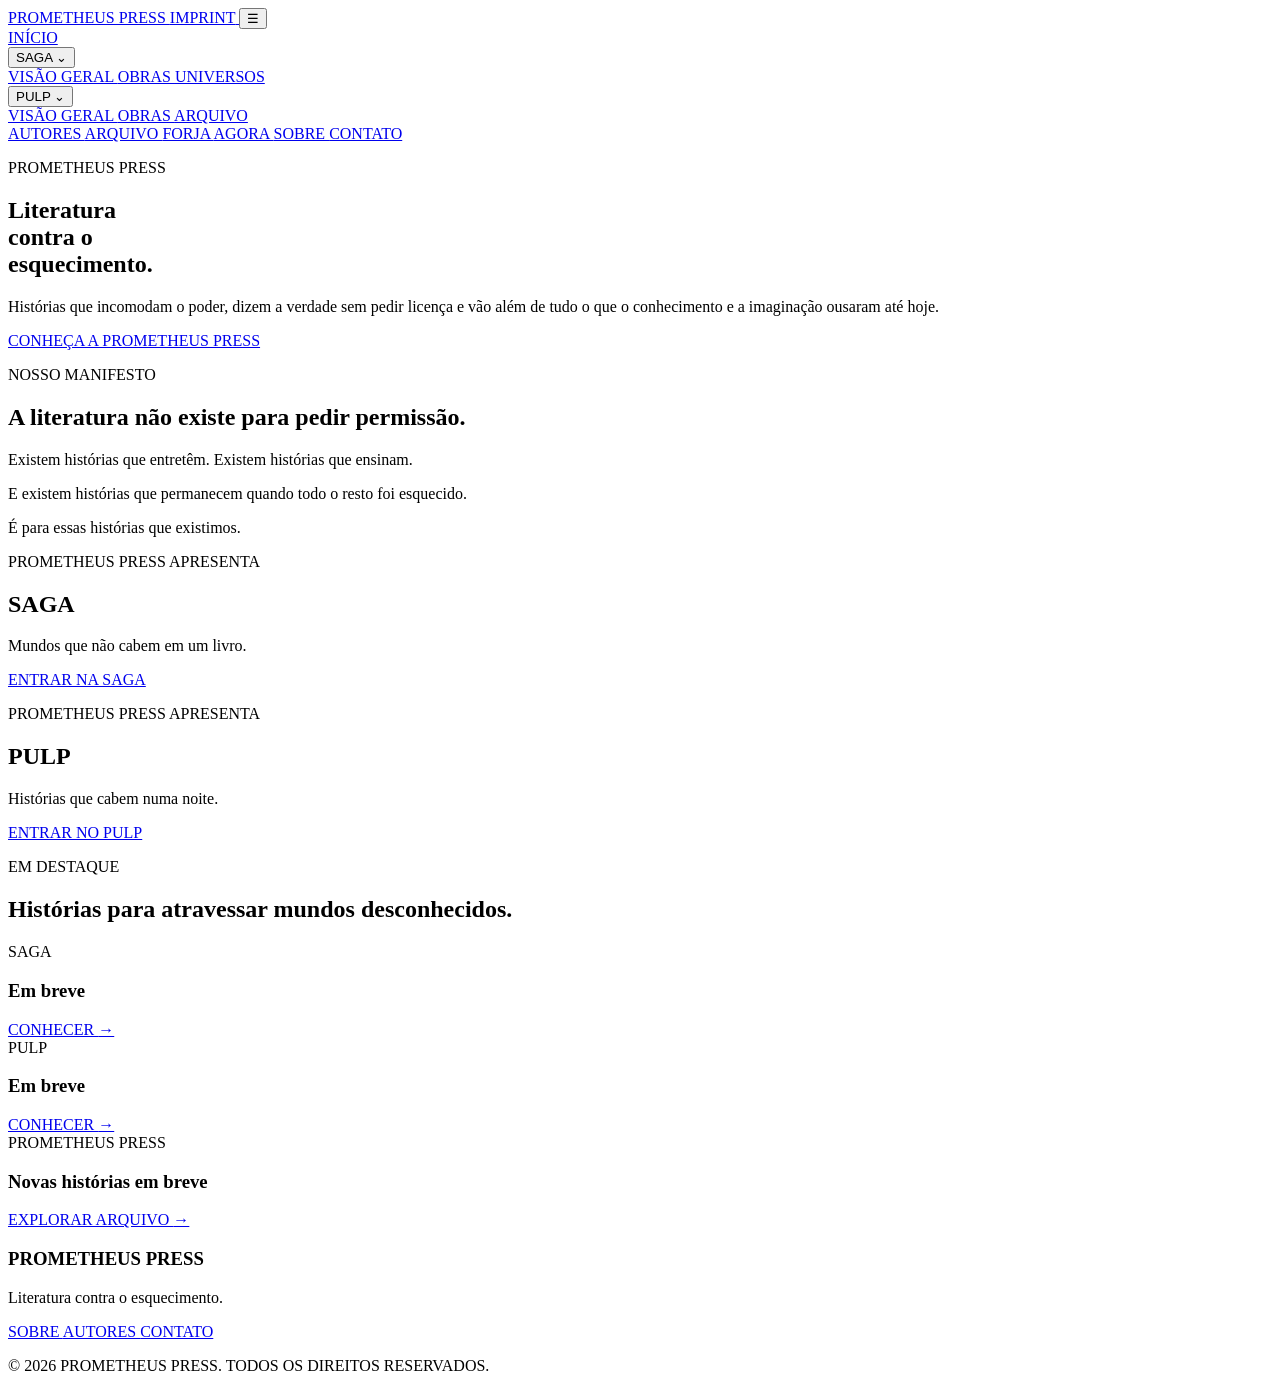
==== index.html @ 6c85ce58 "primeira versao do site" ====
<!DOCTYPE html><html lang="pt-BR"><head><meta charset="UTF-8">
<meta name="viewport"
      content="width=device-width, initial-scale=1.0">
<meta name="description"
      content="Prometheus Press — literatura contra o esquecimento.">
<title>Prometheus Press</title>
<link rel="icon"
      type="image/x-icon"
      href="Assets/favicon/tocha.ico">
<link rel="stylesheet"
      href="CSS/style.css">
</head><body><header class="site-header">
    <a href="index.html"
       class="logo">
        PROMETHEUS PRESS
        <span>IMPRINT</span>
    </a>
    <button class="menu-toggle"
            aria-label="Abrir menu"
            aria-expanded="false">
        ☰
    </button>
    <nav class="main-nav">
        <a href="index.html"
           class="active">
            INÍCIO
        </a>
        <div class="nav-item">
            <button class="submenu-toggle">
                SAGA
                <span>⌄</span>
            </button>
            <div class="submenu">
                <a href="Pages/saga.html">
                    VISÃO GERAL
                </a>
                <a href="Pages/saga.html#obras">
                    OBRAS
                </a>
                <a href="Pages/saga.html#universos">
                    UNIVERSOS
                </a>
            </div>
        </div>
        <div class="nav-item">
            <button class="submenu-toggle">
                PULP
                <span>⌄</span>
            </button>
            <div class="submenu">
                <a href="Pages/pulp.html">
                    VISÃO GERAL
                </a>
                <a href="Pages/pulp.html#obras">
                    OBRAS
                </a>
                <a href="Pages/pulp.html#arquivo">
                    ARQUIVO
                </a>
            </div>
        </div>
        <a href="Pages/autores.html">
            AUTORES
        </a>
        <a href="Pages/arquivo.html">
            ARQUIVO
        </a>
        <a href="Pages/forja.html">
            FORJA
        </a>
        <a href="Pages/agora.html">
            AGORA
        </a>
        <a href="Pages/sobre.html">
            SOBRE
        </a>
        <a href="Pages/contato.html">
            CONTATO
        </a>
    </nav>
</header>
<main>
    <section class="hero">
        <div class="section-container hero-content">
            <p class="hero-kicker">
                PROMETHEUS PRESS
            </p>
            <h1>
                Literatura<br>
                contra o<br>
                esquecimento.
            </h1>
            <p class="hero-subtitle">
                Histórias que incomodam o poder,
                dizem a verdade sem pedir licença
                e vão além de tudo o que o conhecimento
                e a imaginação ousaram até hoje.
            </p>
            <a href="Pages/sobre.html"
               class="btn">
                CONHEÇA A PROMETHEUS PRESS
            </a>
        </div>
    </section>
    <section class="section manifesto">
        <div class="section-container">
            <p class="section-eyebrow">
                NOSSO MANIFESTO
            </p>
            <h2>
                A literatura não existe
                para pedir permissão.
            </h2>
            <div class="manifesto-text">
                <p>
                    Existem histórias que entretêm.
                    Existem histórias que ensinam.
                </p>
                <p>
                    E existem histórias que permanecem
                    quando todo o resto foi esquecido.
                </p>
                <p class="highlight">
                    É para essas histórias que existimos.
                </p>
            </div>
        </div>
    </section>
    <section class="imprint imprint-saga">
        <div class="section-container imprint-content">
            <p class="section-eyebrow">
                PROMETHEUS PRESS APRESENTA
            </p>
            <h2>
                SAGA
            </h2>
            <p>
                Mundos que não cabem em um livro.
            </p>
            <a href="Pages/saga.html"
               class="btn">
                ENTRAR NA SAGA
            </a>
        </div>
    </section>
    <section class="imprint imprint-pulp">
        <div class="section-container imprint-content">
            <p class="section-eyebrow">
                PROMETHEUS PRESS APRESENTA
            </p>
            <h2>
                PULP
            </h2>
            <p>
                Histórias que cabem numa noite.
            </p>
            <a href="Pages/pulp.html"
               class="btn">
                ENTRAR NO PULP
            </a>
        </div>
    </section>
    <section class="section featured">
        <div class="section-container">
            <p class="section-eyebrow">
                EM DESTAQUE
            </p>
            <h2>
                Histórias para atravessar
                mundos desconhecidos.
            </h2>
            <div class="book-grid">
                <article class="book-card">
                    <div class="book-image">
                        <div class="saga-book-cover"></div>
                    </div>
                    <div class="book-info">
                        <span class="book-category">
                            SAGA
                        </span>
                        <h3>
                            Em breve
                        </h3>
                        <a href="Pages/saga.html"
                           class="author-link">
                            CONHECER
                            <span>→</span>
                        </a>
                    </div>
                </article>
                <article class="book-card">
                    <div class="book-image">
                        <div class="pulp-book-cover"></div>
                    </div>
                    <div class="book-info">
                        <span class="book-category">
                            PULP
                        </span>
                        <h3>
                            Em breve
                        </h3>
                        <a href="Pages/pulp.html"
                           class="author-link">
                            CONHECER
                            <span>→</span>
                        </a>
                    </div>
                </article>
                <article class="book-card">
                    <div class="book-image"></div>
                    <div class="book-info">
                        <span class="book-category">
                            PROMETHEUS PRESS
                        </span>
                        <h3>
                            Novas histórias em breve
                        </h3>
                        <a href="Pages/arquivo.html"
                           class="author-link">
                            EXPLORAR ARQUIVO
                            <span>→</span>
                        </a>
                    </div>
                </article>
            </div>
        </div>
    </section>
</main>
<footer class="site-footer">
    <div class="footer-content">
        <div class="footer-brand">
            <h3>
                PROMETHEUS PRESS
            </h3>
            <p>
                Literatura contra o esquecimento.
            </p>
        </div>
        <div class="footer-links">
            <a href="Pages/sobre.html">
                SOBRE
            </a>
            <a href="Pages/autores.html">
                AUTORES
            </a>
            <a href="Pages/contato.html">
                CONTATO
            </a>
        </div>
    </div>
    <div class="footer-bottom">
        <p>
            © 2026 PROMETHEUS PRESS.
            TODOS OS DIREITOS RESERVADOS.
        </p>
    </div>
</footer>
<script src="JS/script.js"></script>
</body></html>
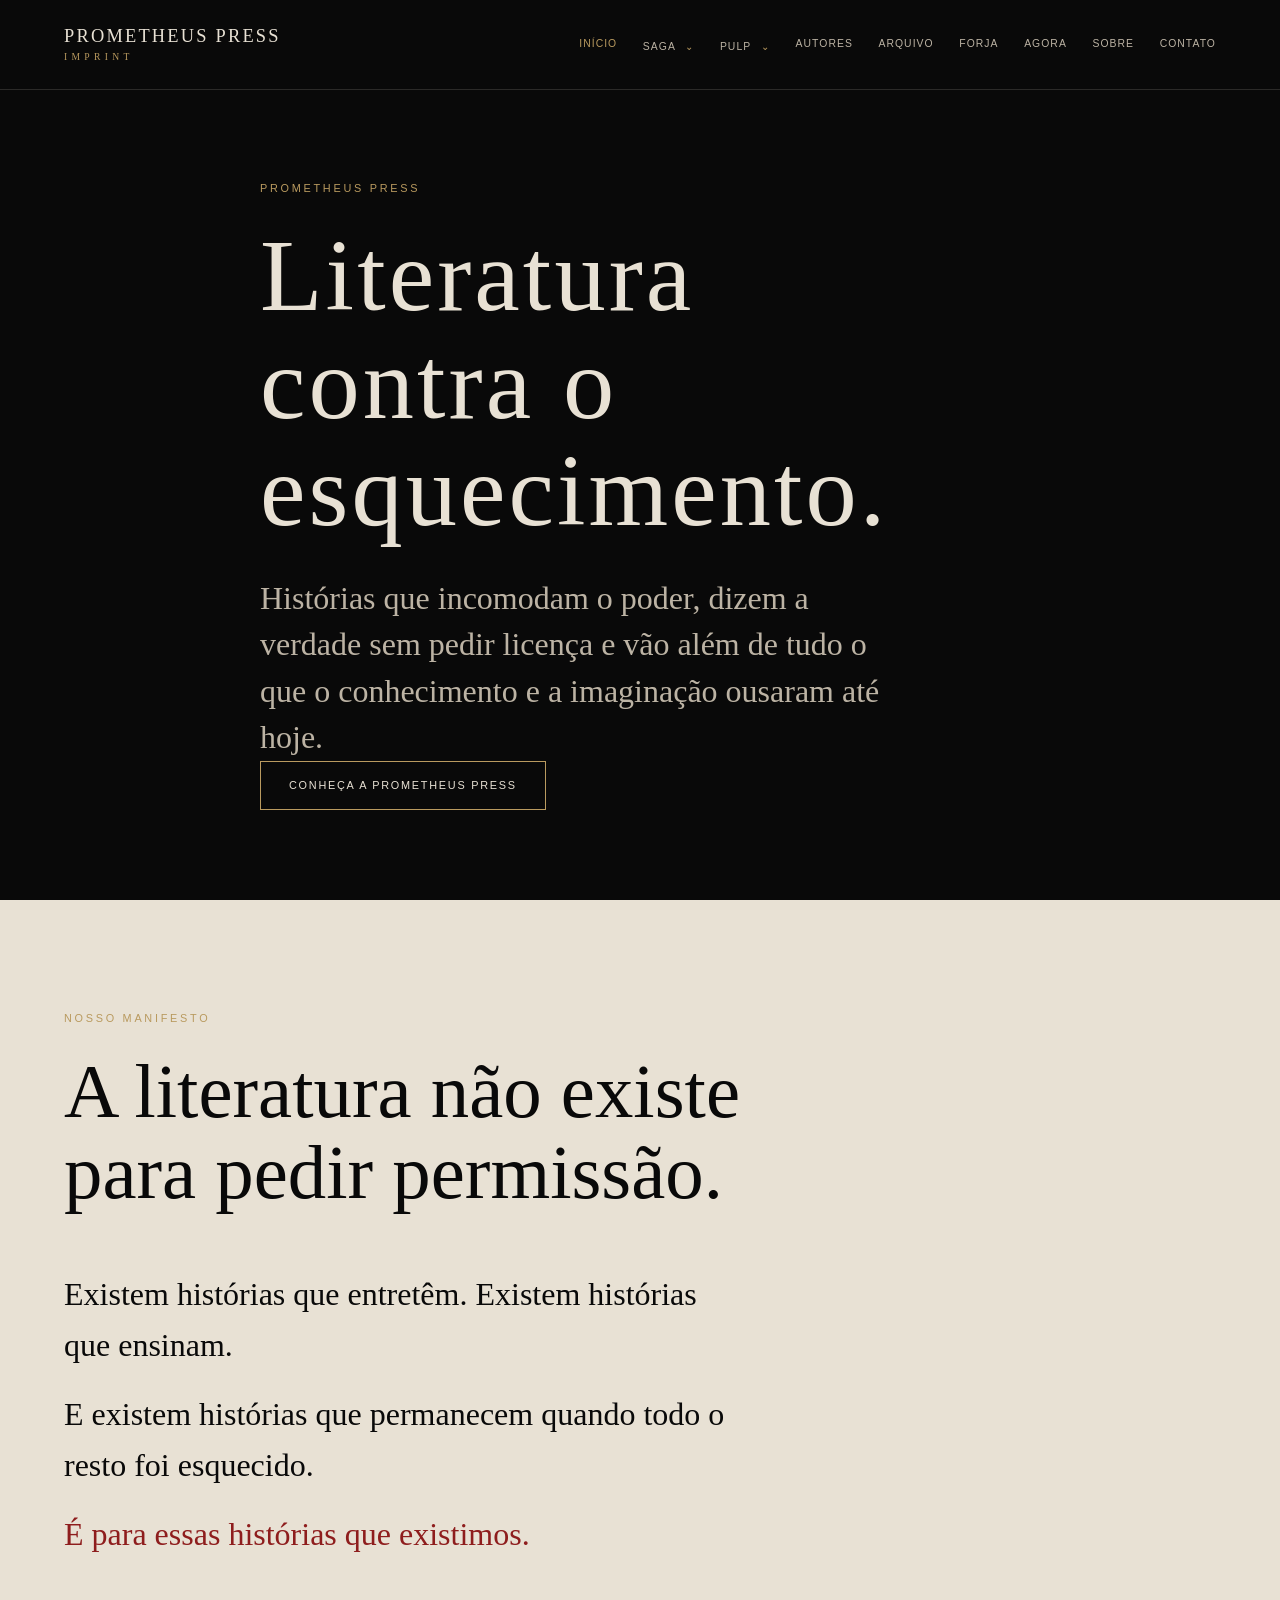
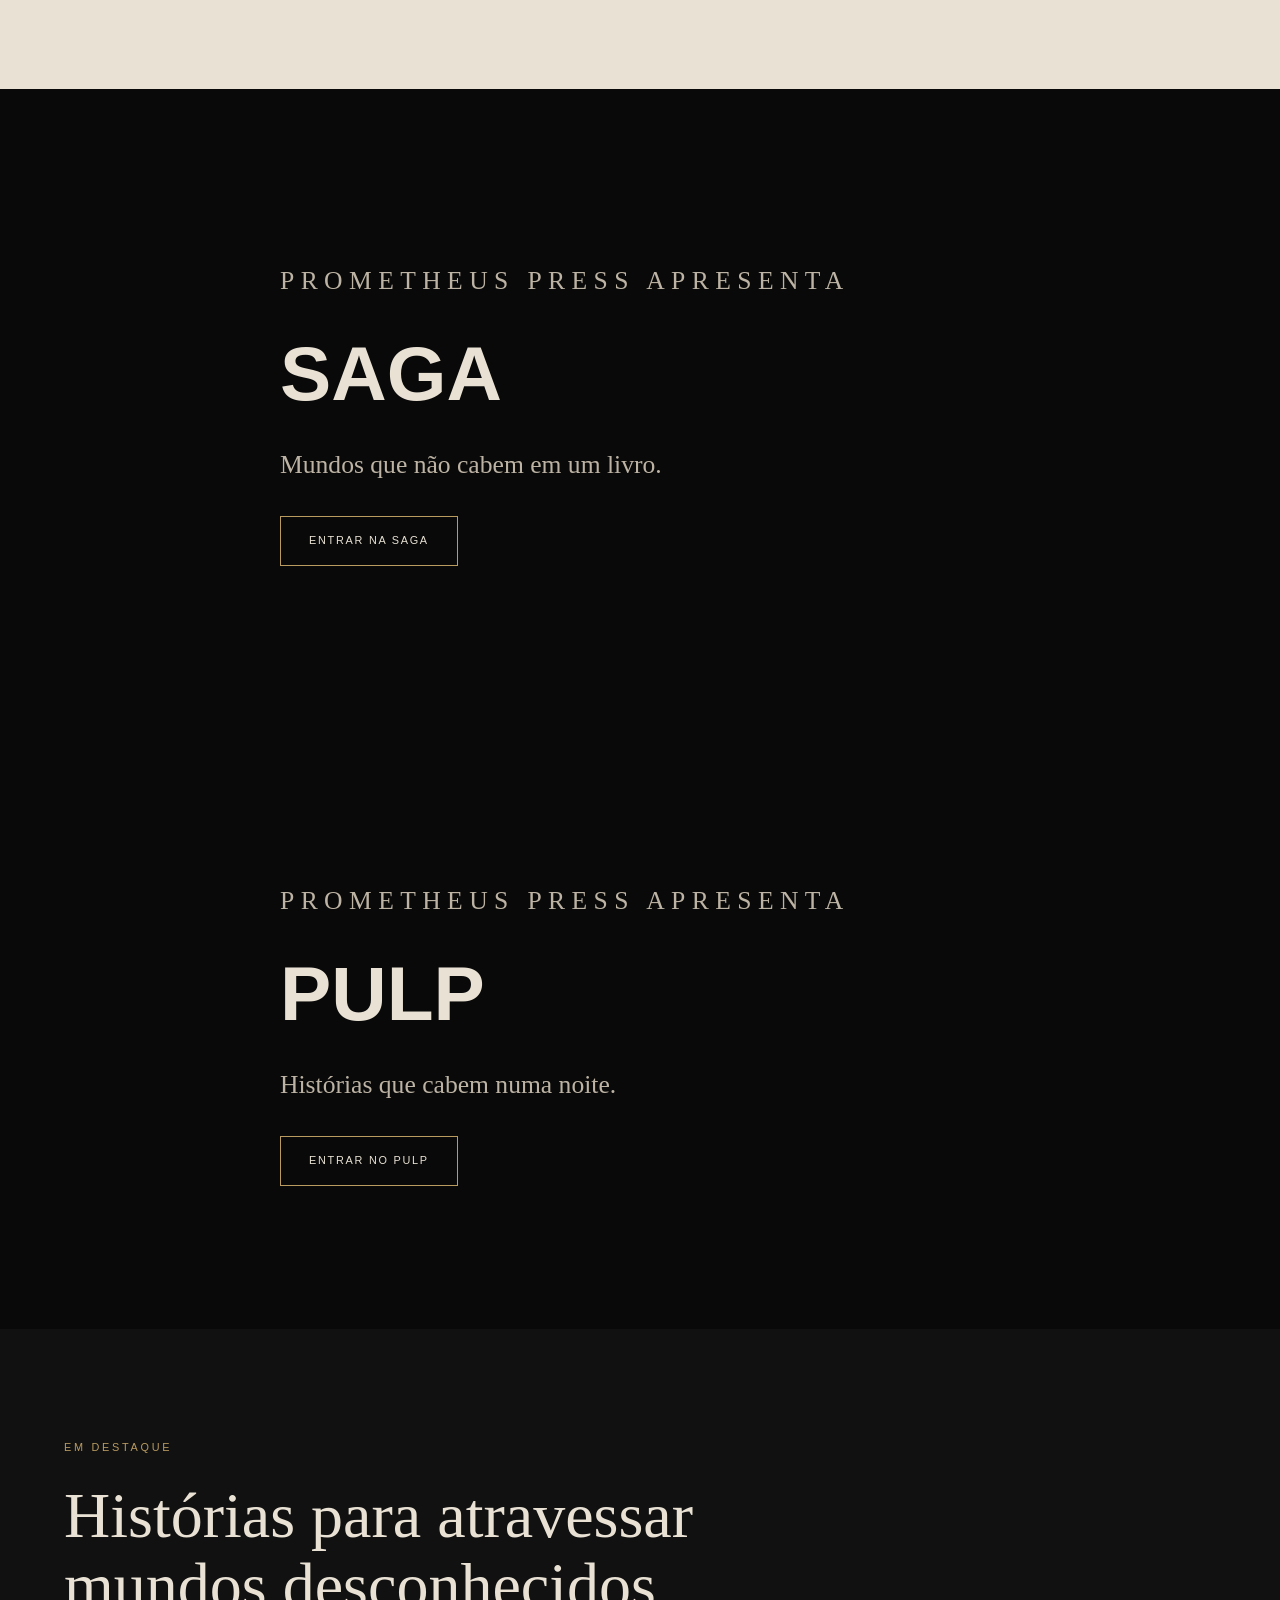
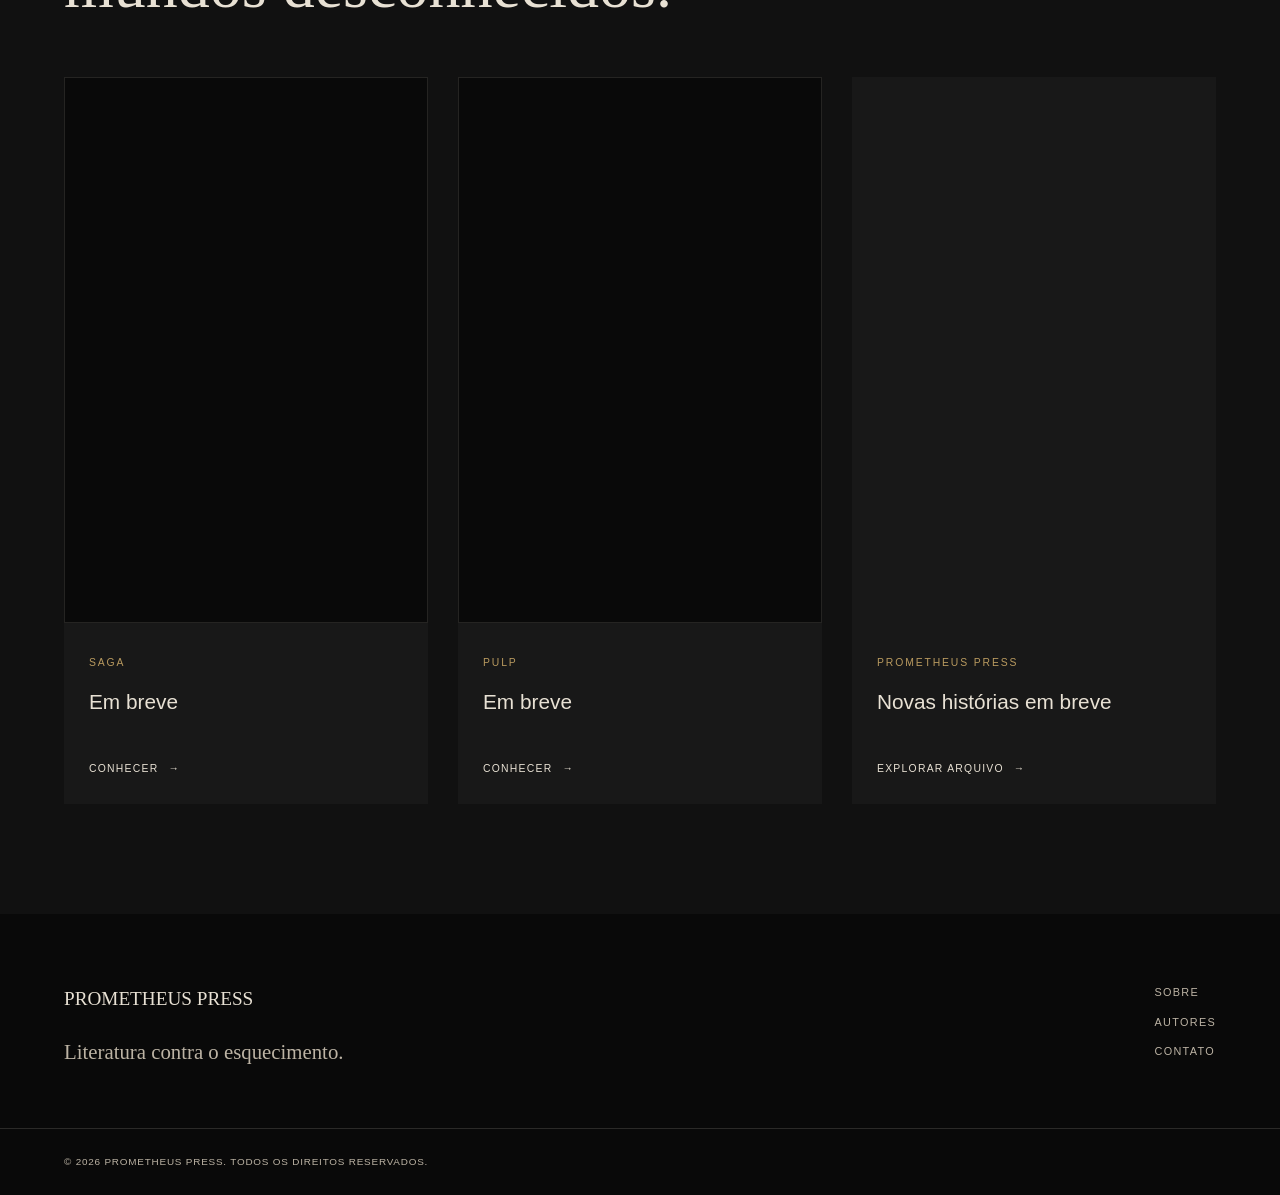
==== commit e14f40da: "recriando arquivos perdidos: css, js e paginas completas" ====
--- a/index.html
+++ b/index.html
@@ -6,7 +6,7 @@
 <title>Prometheus Press</title>
 <link rel="icon"
       type="image/x-icon"
-      href="Assets/favicon/tocha.ico">
+      href="Assets/favicon/tocha.ico/tocha.ico">
 <link rel="stylesheet"
       href="CSS/style.css">
 </head><body><header class="site-header">
--- a/CSS/style.css
+++ b/CSS/style.css
@@ -0,0 +1,1754 @@
+/* =========================================================
+   PROMETHEUS PRESS
+   SISTEMA VISUAL GLOBAL
+   ========================================================= */
+
+@font-face {
+    font-family: "Cinzel";
+    src: url("../Assets/Fonts/Display/Cinzel/Cinzel-Regular.ttf");
+    font-weight: 400;
+    font-style: normal;
+}
+
+@font-face {
+    font-family: "Cinzel";
+    src: url("../Assets/Fonts/Display/Cinzel/Cinzel-Medium.ttf");
+    font-weight: 500;
+    font-style: normal;
+}
+
+@font-face {
+    font-family: "Cinzel";
+    src: url("../Assets/Fonts/Display/Cinzel/Cinzel-SemiBold.ttf");
+    font-weight: 600;
+    font-style: normal;
+}
+
+@font-face {
+    font-family: "Montserrat";
+    src: url("../Assets/Fonts/Sans/Montserrat/Montserrat-Regular.ttf");
+    font-weight: 400;
+    font-style: normal;
+}
+
+@font-face {
+    font-family: "Montserrat";
+    src: url("../Assets/Fonts/Sans/Montserrat/Montserrat-Medium.ttf");
+    font-weight: 500;
+    font-style: normal;
+}
+
+@font-face {
+    font-family: "Montserrat";
+    src: url("../Assets/Fonts/Sans/Montserrat/Montserrat-SemiBold.ttf");
+    font-weight: 600;
+    font-style: normal;
+}
+
+@font-face {
+    font-family: "Montserrat";
+    src: url("../Assets/Fonts/Sans/Montserrat/Montserrat-Bold.ttf");
+    font-weight: 700;
+    font-style: normal;
+}
+
+@font-face {
+    font-family: "Cormorant Garamond";
+    src: url("../Assets/Fonts/Serif/Cormorant_Garamond/CormorantGaramond-Regular.ttf");
+    font-weight: 400;
+    font-style: normal;
+}
+
+@font-face {
+    font-family: "Cormorant Garamond";
+    src: url("../Assets/Fonts/Serif/Cormorant_Garamond/CormorantGaramond-Italic.ttf");
+    font-weight: 400;
+    font-style: italic;
+}
+
+@font-face {
+    font-family: "Cormorant Garamond";
+    src: url("../Assets/Fonts/Serif/Cormorant_Garamond/CormorantGaramond-SemiBold.ttf");
+    font-weight: 600;
+    font-style: normal;
+}
+
+:root {
+    --black: #090909;
+    --black-soft: #111111;
+    --black-light: #181818;
+    --paper: #e8e1d4;
+    --paper-dark: #bcb3a4;
+    --gold: #b99a5f;
+    --red: #8e1d1d;
+    --red-dark: #5d1111;
+    --font-display: "Cinzel", serif;
+    --font-serif: "Cormorant Garamond", serif;
+    --font-sans: "Montserrat", sans-serif;
+    --section-padding: 110px;
+}
+
+* {
+    margin: 0;
+    padding: 0;
+    box-sizing: border-box;
+}
+
+html {
+    scroll-behavior: smooth;
+}
+
+body {
+    background: var(--black);
+    color: var(--paper);
+    font-family: var(--font-sans);
+    line-height: 1.6;
+}
+
+img {
+    max-width: 100%;
+    display: block;
+}
+
+a {
+    color: inherit;
+    text-decoration: none;
+}
+
+button {
+    font: inherit;
+}
+
+.container,
+.section-container {
+    width: min(1200px, 90%);
+    margin: 0 auto;
+}
+
+.site-header {
+    position: absolute;
+    top: 0;
+    left: 0;
+    width: 100%;
+    min-height: 90px;
+    z-index: 100;
+    border-bottom: 1px solid rgba(232, 225, 212, 0.15);
+}
+
+.site-header {
+    display: flex;
+    align-items: center;
+    justify-content: space-between;
+    padding: 0 5%;
+}
+
+.logo {
+    display: flex;
+    flex-direction: column;
+    flex-shrink: 0;
+    font-family: var(--font-display);
+    font-size: 1.15rem;
+    line-height: 1;
+    letter-spacing: 0.12em;
+}
+
+.logo span {
+    margin-top: 7px;
+    color: var(--gold);
+    font-size: 0.6rem;
+    letter-spacing: 0.45em;
+}
+
+.main-nav {
+    display: flex;
+    align-items: center;
+    gap: clamp(16px, 2vw, 30px);
+}
+
+.main-nav > a,
+.submenu-toggle {
+    color: var(--paper-dark);
+    font-family: var(--font-sans);
+    font-size: 0.65rem;
+    letter-spacing: 0.10em;
+    text-transform: uppercase;
+    white-space: nowrap;
+    transition: color 0.3s ease;
+}
+
+.main-nav > a:hover,
+.main-nav > a.active,
+.submenu-toggle:hover {
+    color: var(--gold);
+}
+
+.nav-item {
+    position: relative;
+}
+
+.submenu-toggle {
+    background: none;
+    border: none;
+    cursor: pointer;
+}
+
+.submenu-toggle span {
+    margin-left: 6px;
+    color: var(--gold);
+}
+
+.submenu {
+    position: absolute;
+    top: calc(100% + 18px);
+    left: 0;
+    z-index: 200;
+    display: none;
+    flex-direction: column;
+    min-width: 210px;
+    padding: 12px 0;
+    background: var(--black);
+    border: 1px solid rgba(232, 225, 212, 0.15);
+}
+
+.nav-item.active .submenu {
+    display: flex;
+}
+
+.submenu a {
+    display: block;
+    padding: 11px 18px;
+    color: var(--paper-dark);
+    font-family: var(--font-sans);
+    font-size: 0.63rem;
+    letter-spacing: 0.10em;
+    text-transform: uppercase;
+    white-space: nowrap;
+}
+
+.submenu a:hover {
+    color: var(--gold);
+}
+
+.menu-toggle {
+    display: none;
+    color: var(--paper);
+    background: none;
+    border: none;
+    font-size: 1.7rem;
+    cursor: pointer;
+}
+
+.hero,
+.page-hero {
+    position: relative;
+    min-height: 100vh;
+    display: flex;
+    align-items: center;
+}
+
+.hero-content {
+    position: relative;
+    z-index: 2;
+    max-width: 760px;
+    padding-top: 90px;
+}
+
+.eyebrow,
+.hero-kicker,
+.section-eyebrow {
+    margin-bottom: 25px;
+    color: var(--gold);
+    font-family: var(--font-sans);
+    font-size: 0.68rem;
+    letter-spacing: 0.25em;
+    text-transform: uppercase;
+}
+
+.hero h1,
+.page-hero h1 {
+    font-family: var(--font-display);
+    font-size: clamp(3rem, 8vw, 7rem);
+    font-weight: 500;
+    line-height: 1.05;
+    letter-spacing: 0.03em;
+}
+
+.hero-subtitle,
+.hero-description {
+    max-width: 650px;
+    margin-top: 30px;
+    color: var(--paper-dark);
+    font-family: var(--font-serif);
+    font-size: clamp(1.4rem, 2.5vw, 2rem);
+    line-height: 1.45;
+}
+
+.hero {
+    background:
+        linear-gradient(
+            90deg,
+            rgba(9, 9, 9, 0.98),
+            rgba(9, 9, 9, 0.80),
+            rgba(9, 9, 9, 0.35)
+        ),
+        url("../Assets/Imagens/Hero/prometheus-torch.webp")
+        center / cover no-repeat;
+}
+
+.btn,
+.btn-primary {
+    display: inline-block;
+    padding: 15px 28px;
+    color: var(--paper);
+    border: 1px solid var(--gold);
+    font-family: var(--font-sans);
+    font-size: 0.68rem;
+    letter-spacing: 0.16em;
+    text-transform: uppercase;
+    transition: all 0.35s ease;
+}
+
+.btn:hover,
+.btn-primary:hover {
+    color: var(--black);
+    background: var(--gold);
+}
+
+.section {
+    padding: var(--section-padding) 0;
+}
+
+.section h2 {
+    font-family: var(--font-display);
+    font-weight: 500;
+}
+
+.manifesto {
+    color: var(--black);
+    background: var(--paper);
+}
+
+.manifesto h2 {
+    max-width: 800px;
+    font-size: clamp(2.5rem, 6vw, 5.5rem);
+    line-height: 1.05;
+}
+
+.manifesto-text {
+    max-width: 680px;
+    margin-top: 55px;
+}
+
+.manifesto-text p {
+    margin-bottom: 18px;
+    font-family: var(--font-serif);
+    font-size: clamp(1.4rem, 2.5vw, 2rem);
+}
+
+.manifesto-text .highlight {
+    color: var(--red);
+}
+
+.imprint {
+    position: relative;
+    min-height: 620px;
+    display: flex;
+    align-items: center;
+}
+
+.imprint-content {
+    max-width: 720px;
+}
+
+.imprint h2 {
+    font-size: clamp(2.5rem, 6vw, 5.5rem);
+    line-height: 1.08;
+}
+
+.imprint p:not(.section-label) {
+    max-width: 580px;
+    margin: 30px 0;
+    color: var(--paper-dark);
+    font-family: var(--font-serif);
+    font-size: 1.6rem;
+}
+
+.imprint-saga {
+    background:
+        linear-gradient(
+            90deg,
+            rgba(9, 9, 9, 0.95),
+            rgba(9, 9, 9, 0.55)
+        ),
+        url("../Assets/Imagens/Hero/saga-world.webp")
+        center / cover no-repeat;
+}
+
+.imprint-pulp {
+    background:
+        linear-gradient(
+            90deg,
+            rgba(9, 9, 9, 0.95),
+            rgba(9, 9, 9, 0.55)
+        ),
+        url("../Assets/Imagens/Hero/pulp-city.webp")
+        center / cover no-repeat;
+}
+
+.featured {
+    background: var(--black-soft);
+}
+
+.featured h2 {
+    max-width: 700px;
+    margin-bottom: 55px;
+    font-size: clamp(2.3rem, 5vw, 4.5rem);
+    line-height: 1.1;
+}
+
+.book-grid {
+    display: grid;
+    grid-template-columns: repeat(3, 1fr);
+    gap: 30px;
+}
+
+.book-card {
+    background: var(--black-light);
+    transition: transform 0.35s ease;
+}
+
+.book-card:hover {
+    transform: translateY(-8px);
+}
+
+.book-image {
+    aspect-ratio: 2 / 3;
+    overflow: hidden;
+}
+
+.book-image img {
+    width: 100%;
+    height: 100%;
+    object-fit: cover;
+}
+
+.book-info {
+    padding: 25px;
+}
+
+.book-category {
+    color: var(--gold);
+    font-size: 0.65rem;
+    letter-spacing: 0.18em;
+}
+
+.book-info h3 {
+    margin: 12px 0 20px;
+    font-size: 1.3rem;
+    font-weight: 500;
+}
+
+.saga-nav,
+.pulp-nav {
+    position: absolute;
+    top: 90px;
+    left: 0;
+    width: 100%;
+    z-index: 20;
+    border-bottom: 1px solid rgba(232, 225, 212, 0.15);
+}
+
+.saga-nav-inner,
+.pulp-nav-inner {
+    display: flex;
+    justify-content: flex-end;
+    gap: 30px;
+    padding: 18px 5%;
+}
+
+.saga-nav a,
+.pulp-nav a {
+    color: var(--paper-dark);
+    font-family: var(--font-sans);
+    font-size: 0.65rem;
+    letter-spacing: 0.15em;
+    text-transform: uppercase;
+    white-space: nowrap;
+}
+
+.saga-nav a:hover,
+.pulp-nav a:hover {
+    color: var(--gold);
+}
+
+.saga-hero {
+    background:
+        linear-gradient(
+            90deg,
+            rgba(9, 9, 9, 0.98),
+            rgba(9, 9, 9, 0.70),
+            rgba(9, 9, 9, 0.30)
+        ),
+        url("../Assets/Imagens/Hero/saga-world.webp")
+        center / cover no-repeat;
+}
+
+.saga-hero-content {
+    max-width: 800px;
+    padding-top: 120px;
+}
+
+.saga-intro,
+.pulp-intro {
+    color: var(--black);
+    background: var(--paper);
+}
+
+.saga-intro h2,
+.pulp-intro h2 {
+    max-width: 850px;
+    font-size: clamp(2.5rem, 6vw, 5rem);
+    line-height: 1.05;
+}
+
+.saga-text,
+.pulp-text {
+    max-width: 700px;
+    margin-top: 55px;
+}
+
+.saga-text p,
+.pulp-text p {
+    margin-bottom: 22px;
+    font-family: var(--font-serif);
+    font-size: clamp(1.4rem, 2.5vw, 2rem);
+}
+
+.saga-works,
+.pulp-works {
+    background: var(--black-soft);
+}
+
+.saga-book-grid,
+.pulp-book-grid {
+    display: grid;
+    grid-template-columns: repeat(3, 1fr);
+    gap: 35px;
+}
+
+.saga-book-card,
+.pulp-book-card {
+    background: var(--black-light);
+    transition: transform 0.35s ease;
+}
+
+.saga-book-card:hover,
+.pulp-book-card:hover {
+    transform: translateY(-10px);
+}
+
+.saga-book-cover,
+.pulp-book-cover {
+    aspect-ratio: 2 / 3;
+    background: var(--black);
+    border: 1px solid rgba(232, 225, 212, 0.12);
+}
+
+.saga-book-info,
+.pulp-book-info {
+    padding: 25px;
+}
+
+.saga-book-info span,
+.pulp-book-info span {
+    color: var(--gold);
+    font-size: 0.65rem;
+    letter-spacing: 0.18em;
+}
+
+.saga-book-info h3,
+.pulp-book-info h3 {
+    margin: 12px 0;
+    font-family: var(--font-display);
+    font-size: 1.5rem;
+    font-weight: 500;
+}
+
+.saga-book-info p,
+.pulp-book-info p {
+    color: var(--paper-dark);
+    font-family: var(--font-serif);
+    font-size: 1.2rem;
+}
+
+.saga-order,
+.pulp-archive {
+    background: var(--red-dark);
+}
+
+.saga-order h2,
+.pulp-archive h2 {
+    max-width: 800px;
+    font-size: clamp(2.5rem, 6vw, 5rem);
+    line-height: 1.05;
+}
+
+.pulp-hero {
+    background:
+        linear-gradient(
+            90deg,
+            rgba(9, 9, 9, 0.98),
+            rgba(9, 9, 9, 0.70),
+            rgba(9, 9, 9, 0.30)
+        ),
+        url("../Assets/Imagens/Hero/pulp-city.webp")
+        center / cover no-repeat;
+}
+
+.pulp-hero-content {
+    max-width: 800px;
+    padding-top: 120px;
+}
+
+.autores-hero {
+    background:
+        linear-gradient(
+            90deg,
+            rgba(9, 9, 9, 0.98),
+            rgba(9, 9, 9, 0.70),
+            rgba(9, 9, 9, 0.30)
+        ),
+        url("../Assets/Imagens/Hero/authors-library.webp")
+        center / cover no-repeat;
+}
+
+.authors-intro {
+    text-align: center;
+    background: var(--paper);
+    color: var(--black);
+}
+
+.authors-intro .section-container {
+    max-width: 850px;
+}
+
+.authors-intro h2 {
+    font-size: clamp(2.5rem, 6vw, 5rem);
+    line-height: 1.05;
+}
+
+.section-text {
+    max-width: 700px;
+    margin: 35px auto 0;
+    font-family: var(--font-serif);
+    font-size: 1.5rem;
+}
+
+.authors-section {
+    background: var(--black);
+}
+
+.section-heading {
+    max-width: 750px;
+}
+
+.section-heading h2 {
+    font-size: clamp(2.5rem, 6vw, 5rem);
+    line-height: 1.05;
+}
+
+.section-heading > p:not(.section-eyebrow) {
+    margin-top: 25px;
+    color: var(--paper-dark);
+    font-family: var(--font-serif);
+    font-size: 1.4rem;
+}
+
+.authors-grid {
+    display: grid;
+    grid-template-columns: repeat(3, 1fr);
+    gap: 30px;
+    margin-top: 60px;
+}
+
+.author-card {
+    overflow: hidden;
+    background: var(--black-light);
+    border: 1px solid rgba(232, 225, 212, 0.10);
+    transition: transform 0.35s ease, border-color 0.35s ease;
+}
+
+.author-card:hover {
+    transform: translateY(-8px);
+    border-color: var(--gold);
+}
+
+.author-image {
+    aspect-ratio: 4 / 5;
+    overflow: hidden;
+    background: #1a1a1a;
+}
+
+.author-image img {
+    width: 100%;
+    height: 100%;
+    object-fit: cover;
+    transition: transform 0.5s ease;
+}
+
+.author-card:hover .author-image img {
+    transform: scale(1.04);
+}
+
+.author-content {
+    padding: 28px;
+}
+
+.author-label {
+    color: var(--gold);
+    font-family: var(--font-sans);
+    font-size: 0.65rem;
+    letter-spacing: 0.18em;
+}
+
+.author-content h3 {
+    margin: 12px 0 18px;
+    font-family: var(--font-display);
+    font-size: 1.5rem;
+    font-weight: 500;
+}
+
+.author-content p:not(.author-label) {
+    color: var(--paper-dark);
+    font-family: var(--font-serif);
+    font-size: 1.25rem;
+}
+
+.author-link {
+    display: inline-flex;
+    align-items: center;
+    gap: 10px;
+    margin-top: 22px;
+    color: var(--paper);
+    font-family: var(--font-sans);
+    font-size: 0.65rem;
+    letter-spacing: 0.12em;
+}
+
+.author-link span {
+    transition: transform 0.3s ease;
+}
+
+.author-link:hover span {
+    transform: translateX(5px);
+}
+
+.authors-cta {
+    text-align: center;
+    background: var(--red-dark);
+}
+
+.authors-cta .section-container {
+    max-width: 700px;
+}
+
+.authors-cta h2 {
+    margin: 15px 0 25px;
+    font-size: clamp(2.5rem, 6vw, 5rem);
+}
+
+.authors-cta p:not(.section-eyebrow) {
+    margin-bottom: 30px;
+    color: var(--paper-dark);
+    font-family: var(--font-serif);
+    font-size: 1.5rem;
+}
+
+.site-footer {
+    padding-top: 70px;
+    background: var(--black);
+}
+
+.footer-content {
+    width: min(1200px, 90%);
+    margin: 0 auto;
+    padding-bottom: 60px;
+    display: flex;
+    justify-content: space-between;
+    gap: 40px;
+}
+
+.footer-brand h3 {
+    font-family: var(--font-display);
+    font-size: 1.2rem;
+    font-weight: 500;
+}
+
+.footer-brand p {
+    margin-top: 20px;
+    color: var(--paper-dark);
+    font-family: var(--font-serif);
+    font-size: 1.3rem;
+}
+
+.footer-links {
+    display: flex;
+    flex-direction: column;
+    gap: 12px;
+}
+
+.footer-links a {
+    color: var(--paper-dark);
+    font-family: var(--font-sans);
+    font-size: 0.68rem;
+    letter-spacing: 0.12em;
+}
+
+.footer-links a:hover {
+    color: var(--gold);
+}
+
+.footer-bottom {
+    padding: 25px 5%;
+    border-top: 1px solid rgba(232, 225, 212, 0.15);
+}
+
+.footer-bottom p {
+    color: var(--paper-dark);
+    font-family: var(--font-sans);
+    font-size: 0.62rem;
+    letter-spacing: 0.08em;
+}
+
+@media (orientation: landscape) and (min-width: 769px) and (max-width: 1200px) {
+    .site-header {
+        padding: 0 3%;
+    }
+    .main-nav {
+        gap: 16px;
+    }
+    .main-nav > a,
+    .submenu-toggle {
+        font-size: 0.58rem;
+    }
+    .hero-content {
+        padding-left: 3%;
+    }
+    .authors-grid,
+    .saga-book-grid,
+    .pulp-book-grid {
+        grid-template-columns: repeat(2, 1fr);
+    }
+}
+
+@media (orientation: portrait) {
+    .site-header {
+        min-height: 90px;
+    }
+    .menu-toggle {
+        display: block;
+    }
+    .main-nav {
+        position: absolute;
+        top: 90px;
+        left: 0;
+        width: 100%;
+        display: none;
+        flex-direction: column;
+        align-items: stretch;
+        gap: 0;
+        padding: 20px 5%;
+        background: var(--black);
+        border-bottom: 1px solid rgba(232, 225, 212, 0.15);
+    }
+    .main-nav.active {
+        display: flex;
+    }
+    .main-nav > a,
+    .submenu-toggle {
+        width: 100%;
+        padding: 15px 0;
+        text-align: left;
+    }
+    .nav-item {
+        width: 100%;
+    }
+    .submenu {
+        position: static;
+        width: 100%;
+        padding: 0 0 10px 20px;
+        border: none;
+    }
+    .submenu a {
+        padding: 12px 0;
+    }
+    .saga-nav,
+    .pulp-nav {
+        top: 90px;
+    }
+    .saga-nav-inner,
+    .pulp-nav-inner {
+        justify-content: flex-start;
+        overflow-x: auto;
+        gap: 22px;
+        padding-left: 5%;
+        padding-right: 5%;
+        white-space: nowrap;
+    }
+    .hero,
+    .page-hero {
+        min-height: 780px;
+    }
+    .hero-content {
+        padding: 150px 5% 60px;
+    }
+    .saga-hero-content,
+    .pulp-hero-content {
+        padding: 170px 5% 60px;
+    }
+    .autores-hero {
+        min-height: 650px;
+        background-position: center center;
+    }
+    .authors-grid,
+    .saga-book-grid,
+    .pulp-book-grid,
+    .book-grid {
+        grid-template-columns: 1fr;
+    }
+    .author-card,
+    .saga-book-card,
+    .pulp-book-card,
+    .book-card {
+        max-width: 520px;
+        margin: 0 auto;
+    }
+    .footer-content {
+        flex-direction: column;
+    }
+}
+
+@media (max-width: 768px) {
+    :root {
+        --section-padding: 75px;
+    }
+    .site-header {
+        min-height: 75px;
+    }
+    .main-nav {
+        top: 75px;
+    }
+    .saga-nav,
+    .pulp-nav {
+        top: 75px;
+    }
+    .hero,
+    .page-hero {
+        min-height: 700px;
+    }
+    .hero h1,
+    .page-hero h1 {
+        font-size: clamp(2.7rem, 12vw, 4.5rem);
+    }
+    .hero-subtitle,
+    .hero-description {
+        font-size: 1.3rem;
+    }
+    .autores-hero {
+        min-height: 620px;
+    }
+    .authors-intro h2 {
+        font-size: clamp(2.2rem, 9vw, 3.5rem);
+    }
+    .section-text {
+        font-size: 1.25rem;
+    }
+    .section-heading h2 {
+        font-size: clamp(2.2rem, 9vw, 3.8rem);
+    }
+    .author-content {
+        padding: 22px;
+    }
+    .authors-cta h2 {
+        font-size: clamp(2.2rem, 9vw, 3.8rem);
+    }
+    .footer-content {
+        width: 90%;
+    }
+}
+
+.arquivo-hero {
+    background:
+        linear-gradient(
+            90deg,
+            rgba(9, 9, 9, 0.98),
+            rgba(9, 9, 9, 0.72),
+            rgba(9, 9, 9, 0.30)
+        ),
+        url("../Assets/Imagens/Hero/arquivo.webp")
+        center / cover no-repeat;
+}
+
+.arquivo-intro {
+    color: var(--black);
+    background: var(--paper);
+}
+
+.arquivo-intro h2 {
+    max-width: 800px;
+    font-size: clamp(2.5rem, 6vw, 5.5rem);
+    line-height: 1.05;
+}
+
+.arquivo-text {
+    max-width: 700px;
+    margin-top: 55px;
+}
+
+.arquivo-text p {
+    margin-bottom: 22px;
+    font-family: var(--font-serif);
+    font-size: clamp(1.4rem, 2.5vw, 2rem);
+}
+
+.arquivo-catalogo {
+    background: var(--black-soft);
+}
+
+.arquivo-grid {
+    display: grid;
+    grid-template-columns: repeat(3, 1fr);
+    gap: 30px;
+    margin-top: 60px;
+}
+
+.arquivo-card {
+    min-height: 420px;
+    display: flex;
+    align-items: flex-end;
+    background: var(--black-light);
+    border: 1px solid rgba(232, 225, 212, 0.10);
+    transition: transform 0.35s ease, border-color 0.35s ease;
+}
+
+.arquivo-card:hover {
+    transform: translateY(-8px);
+    border-color: var(--gold);
+}
+
+.arquivo-card-content {
+    padding: 32px;
+}
+
+.arquivo-card-content span {
+    color: var(--gold);
+    font-family: var(--font-sans);
+    font-size: 0.65rem;
+    letter-spacing: 0.18em;
+}
+
+.arquivo-card-content h3 {
+    margin: 18px 0;
+    font-family: var(--font-display);
+    font-size: 1.8rem;
+    font-weight: 500;
+    line-height: 1.15;
+}
+
+.arquivo-card-content p {
+    color: var(--paper-dark);
+    font-family: var(--font-serif);
+    font-size: 1.3rem;
+}
+
+.arquivo-card-content strong {
+    display: inline-block;
+    margin-top: 28px;
+    color: var(--paper);
+    font-family: var(--font-sans);
+    font-size: 0.65rem;
+    font-weight: 500;
+    letter-spacing: 0.12em;
+}
+
+.arquivo-memoria {
+    background: var(--red-dark);
+}
+
+.arquivo-memoria h2 {
+    max-width: 800px;
+    font-size: clamp(2.5rem, 6vw, 5rem);
+    line-height: 1.05;
+}
+
+.arquivo-memoria p:not(.section-eyebrow) {
+    max-width: 650px;
+    margin-top: 30px;
+    color: var(--paper-dark);
+    font-family: var(--font-serif);
+    font-size: 1.6rem;
+}
+
+@media (orientation: landscape) and (min-width: 769px) and (max-width: 1200px) {
+    .arquivo-grid {
+        grid-template-columns: repeat(2, 1fr);
+    }
+}
+
+@media (orientation: portrait) {
+    .arquivo-grid {
+        grid-template-columns: 1fr;
+    }
+    .arquivo-card {
+        max-width: 520px;
+        margin: 0 auto;
+    }
+}
+
+@media (max-width: 768px) {
+    .arquivo-card-content {
+        padding: 25px;
+    }
+    .arquivo-card-content h3 {
+        font-size: 1.5rem;
+    }
+    .arquivo-card-content p {
+        font-size: 1.2rem;
+    }
+}
+
+.forja-hero {
+    background:
+        linear-gradient(
+            90deg,
+            rgba(9, 9, 9, 0.98),
+            rgba(9, 9, 9, 0.72),
+            rgba(9, 9, 9, 0.30)
+        ),
+        url("../Assets/Imagens/Hero/forja.webp")
+        center / cover no-repeat;
+}
+
+.forja-nav {
+    position: absolute;
+    top: 90px;
+    left: 0;
+    width: 100%;
+    z-index: 20;
+    border-bottom: 1px solid rgba(232, 225, 212, 0.15);
+}
+
+.forja-nav-inner {
+    display: flex;
+    justify-content: flex-end;
+    gap: 30px;
+    padding: 18px 5%;
+}
+
+.forja-nav a {
+    color: var(--paper-dark);
+    font-family: var(--font-sans);
+    font-size: 0.65rem;
+    letter-spacing: 0.15em;
+    text-transform: uppercase;
+    white-space: nowrap;
+}
+
+.forja-nav a:hover {
+    color: var(--gold);
+}
+
+.forja-intro {
+    color: var(--black);
+    background: var(--paper);
+}
+
+.forja-intro h2 {
+    max-width: 850px;
+    font-size: clamp(2.5rem, 6vw, 5rem);
+    line-height: 1.05;
+}
+
+.forja-text {
+    max-width: 700px;
+    margin-top: 55px;
+}
+
+.forja-text p {
+    margin-bottom: 22px;
+    font-family: var(--font-serif);
+    font-size: clamp(1.4rem, 2.5vw, 2rem);
+}
+
+.forja-text .highlight {
+    color: var(--red);
+}
+
+.forja-projetos {
+    background: var(--black-soft);
+}
+
+.forja-grid {
+    display: grid;
+    grid-template-columns: repeat(3, 1fr);
+    gap: 30px;
+    margin-top: 60px;
+}
+
+.forja-card {
+    min-height: 390px;
+    padding: 30px;
+    display: flex;
+    flex-direction: column;
+    justify-content: space-between;
+    background: var(--black-light);
+    border: 1px solid rgba(232, 225, 212, 0.10);
+    transition: transform 0.35s ease, border-color 0.35s ease;
+}
+
+.forja-card:hover {
+    transform: translateY(-8px);
+    border-color: var(--gold);
+}
+
+.forja-card-number {
+    color: var(--gold);
+    font-family: var(--font-display);
+    font-size: 2rem;
+}
+
+.forja-card-content span {
+    color: var(--gold);
+    font-family: var(--font-sans);
+    font-size: 0.65rem;
+    letter-spacing: 0.18em;
+}
+
+.forja-card-content h3 {
+    margin: 15px 0;
+    font-family: var(--font-display);
+    font-size: 1.7rem;
+    font-weight: 500;
+}
+
+.forja-card-content p {
+    color: var(--paper-dark);
+    font-family: var(--font-serif);
+    font-size: 1.3rem;
+}
+
+.forja-processo {
+    background: var(--black);
+}
+
+.forja-processo h2 {
+    max-width: 800px;
+    margin-top: 15px;
+    font-size: clamp(2.5rem, 6vw, 5rem);
+    line-height: 1.05;
+}
+
+.processo-grid {
+    display: grid;
+    grid-template-columns: repeat(4, 1fr);
+    gap: 30px;
+    margin-top: 70px;
+}
+
+.processo-item {
+    padding-top: 25px;
+    border-top: 1px solid var(--gold);
+}
+
+.processo-item > span {
+    color: var(--gold);
+    font-family: var(--font-display);
+    font-size: 1.5rem;
+}
+
+.processo-item h3 {
+    margin: 20px 0 15px;
+    font-family: var(--font-display);
+    font-size: 1.3rem;
+    font-weight: 500;
+}
+
+.processo-item p {
+    color: var(--paper-dark);
+    font-family: var(--font-serif);
+    font-size: 1.25rem;
+}
+
+.forja-cta {
+    background: var(--red-dark);
+}
+
+.forja-cta h2 {
+    max-width: 800px;
+    font-size: clamp(2.5rem, 6vw, 5rem);
+    line-height: 1.05;
+}
+
+.forja-cta p:not(.section-eyebrow) {
+    max-width: 650px;
+    margin-top: 30px;
+    color: var(--paper-dark);
+    font-family: var(--font-serif);
+    font-size: 1.6rem;
+}
+
+@media (orientation: landscape) and (min-width: 769px) and (max-width: 1200px) {
+    .forja-grid {
+        grid-template-columns: repeat(2, 1fr);
+    }
+    .processo-grid {
+        grid-template-columns: repeat(2, 1fr);
+    }
+}
+
+@media (orientation: portrait) {
+    .forja-nav-inner {
+        justify-content: flex-start;
+        overflow-x: auto;
+        gap: 22px;
+        white-space: nowrap;
+    }
+    .forja-grid {
+        grid-template-columns: 1fr;
+    }
+    .processo-grid {
+        grid-template-columns: 1fr;
+    }
+    .forja-card {
+        max-width: 520px;
+        margin: 0 auto;
+    }
+}
+
+@media (max-width: 768px) {
+    .forja-nav {
+        top: 75px;
+    }
+    .forja-nav-inner {
+        padding-left: 5%;
+        padding-right: 5%;
+    }
+    .forja-card {
+        min-height: 330px;
+    }
+    .processo-grid {
+        gap: 45px;
+    }
+}
+
+.contato-hero {
+    background:
+        linear-gradient(
+            rgba(9, 9, 9, 0.62),
+            rgba(9, 9, 9, 0.82)
+        ),
+        url("../Assets/Imagens/Hero/prometheus-torch.webp")
+        center / cover no-repeat;
+}
+
+.contact-section {
+    padding: var(--section-padding) 6%;
+    background: var(--black);
+}
+
+.contact-container {
+    max-width: 1100px;
+    margin: 0 auto;
+    display: grid;
+    grid-template-columns: 1fr 1fr;
+    gap: 90px;
+    align-items: center;
+}
+
+.contact-intro h2,
+.story-contact-container h2 {
+    margin: 20px 0;
+    font-family: var(--font-display);
+    font-size: clamp(2rem, 4vw, 3.5rem);
+    color: var(--paper);
+}
+
+.contact-intro p:not(.eyebrow),
+.story-contact-container p:not(.eyebrow) {
+    max-width: 520px;
+    font-family: var(--font-serif);
+    font-size: 1.35rem;
+    line-height: 1.7;
+    color: var(--paper-dark);
+}
+
+.archive-form {
+    display: flex;
+    flex-direction: column;
+    gap: 24px;
+    padding: 42px;
+    border: 1px solid rgba(185, 154, 95, 0.35);
+    background: var(--black-soft);
+}
+
+.form-group {
+    display: flex;
+    flex-direction: column;
+    gap: 10px;
+}
+
+.form-group label {
+    font-family: var(--font-sans);
+    font-size: 0.72rem;
+    letter-spacing: 0.16em;
+    color: var(--gold);
+}
+
+.form-group input {
+    width: 100%;
+    box-sizing: border-box;
+    padding: 16px 18px;
+    border: 1px solid var(--paper-dark);
+    background: transparent;
+    font-family: var(--font-sans);
+    font-size: 0.9rem;
+    color: var(--paper);
+    outline: none;
+    transition: border-color 0.3s ease;
+}
+
+.form-group input::placeholder {
+    color: var(--paper-dark);
+    opacity: 0.65;
+}
+
+.form-group input:focus {
+    border-color: var(--gold);
+}
+
+.form-button {
+    margin-top: 10px;
+    padding: 17px 24px;
+    border: 1px solid var(--gold);
+    background: var(--gold);
+    font-family: var(--font-sans);
+    font-size: 0.75rem;
+    font-weight: 600;
+    letter-spacing: 0.12em;
+    color: var(--black);
+    cursor: pointer;
+    transition: background 0.3s ease, color 0.3s ease;
+}
+
+.form-button:hover {
+    background: transparent;
+    color: var(--gold);
+}
+
+.form-notice {
+    margin: 0;
+    font-family: var(--font-sans);
+    font-size: 0.68rem;
+    line-height: 1.6;
+    color: var(--paper-dark);
+    opacity: 0.75;
+}
+
+.story-contact-section {
+    padding: var(--section-padding) 6%;
+    background: var(--black-light);
+    text-align: center;
+}
+
+.story-contact-container {
+    max-width: 720px;
+    margin: 0 auto;
+}
+
+.story-contact-container p:not(.eyebrow) {
+    margin-left: auto;
+    margin-right: auto;
+}
+
+.text-link {
+    display: inline-flex;
+    gap: 12px;
+    margin-top: 30px;
+    font-family: var(--font-sans);
+    font-size: 0.75rem;
+    letter-spacing: 0.14em;
+    color: var(--gold);
+    text-decoration: none;
+}
+
+.text-link span {
+    transition: transform 0.3s ease;
+}
+
+.text-link:hover span {
+    transform: translateX(6px);
+}
+
+@media (max-width: 768px) {
+    .contact-container {
+        grid-template-columns: 1fr;
+        gap: 50px;
+    }
+    .archive-form {
+        padding: 28px 22px;
+    }
+    .contact-intro h2,
+    .story-contact-container h2 {
+        font-size: 2.1rem;
+    }
+    .contact-intro p:not(.eyebrow),
+    .story-contact-container p:not(.eyebrow) {
+        font-size: 1.2rem;
+    }
+}
+
+.site-header .header-inner {
+    width: min(1200px, 90%);
+    min-height: 90px;
+    margin: 0 auto;
+    display: flex;
+    align-items: center;
+    justify-content: space-between;
+}
+
+.site-header .logo {
+    display: flex;
+    flex-direction: column;
+    flex-shrink: 0;
+}
+
+.logo-main {
+    font-family: var(--font-display);
+    font-size: 1.15rem;
+    line-height: 1;
+    letter-spacing: 0.12em;
+}
+
+.logo-sub {
+    margin-top: 7px;
+    color: var(--gold);
+    font-family: var(--font-sans);
+    font-size: 0.6rem;
+    letter-spacing: 0.45em;
+}
+
+.nav-link {
+    background: none;
+    border: none;
+    cursor: pointer;
+    color: var(--paper-dark);
+    font-family: var(--font-sans);
+    font-size: 0.65rem;
+    letter-spacing: 0.10em;
+    text-transform: uppercase;
+    white-space: nowrap;
+}
+
+.nav-link:hover {
+    color: var(--gold);
+}
+
+.nav-link span {
+    margin-left: 6px;
+    color: var(--gold);
+}
+
+.page-hero-content {
+    position: relative;
+    z-index: 2;
+    width: min(1200px, 90%);
+    margin: 0 auto;
+    padding-top: 90px;
+}
+
+.page-hero-content h1 {
+    font-family: var(--font-display);
+    font-size: clamp(3rem, 8vw, 7rem);
+    font-weight: 500;
+    line-height: 1.05;
+    letter-spacing: 0.03em;
+}
+
+.page-hero-content > p:last-child {
+    max-width: 650px;
+    margin-top: 30px;
+    color: var(--paper-dark);
+    font-family: var(--font-serif);
+    font-size: clamp(1.4rem, 2.5vw, 2rem);
+    line-height: 1.45;
+}
+
+.footer-inner {
+    width: min(1200px, 90%);
+    margin: 0 auto;
+    padding: 70px 0 40px;
+    display: grid;
+    grid-template-columns: 1fr auto auto;
+    align-items: end;
+    gap: 50px;
+}
+
+.footer-brand {
+    display: flex;
+    flex-direction: column;
+}
+
+.footer-brand > span {
+    font-family: var(--font-display);
+    font-size: 1.2rem;
+    font-weight: 500;
+}
+
+.footer-brand small {
+    max-width: 300px;
+    margin-top: 15px;
+    color: var(--paper-dark);
+    font-family: var(--font-serif);
+    font-size: 1.2rem;
+}
+
+.footer-copy {
+    color: var(--paper-dark);
+    font-family: var(--font-sans);
+    font-size: 0.62rem;
+    letter-spacing: 0.08em;
+}
+
+@media (orientation: portrait) {
+    .site-header .header-inner {
+        min-height: 90px;
+    }
+    .page-hero-content {
+        padding-top: 150px;
+        padding-bottom: 60px;
+    }
+    .footer-inner {
+        grid-template-columns: 1fr;
+        gap: 30px;
+    }
+}
+
+@media (max-width: 768px) {
+    .site-header .header-inner {
+        min-height: 75px;
+    }
+    .page-hero-content {
+        width: 90%;
+        padding-top: 140px;
+        padding-bottom: 60px;
+    }
+    .page-hero-content h1 {
+        font-size: clamp(2.7rem, 12vw, 4.5rem);
+    }
+    .contact-section {
+        padding: 75px 5%;
+    }
+    .story-contact-section {
+        padding: 75px 5%;
+    }
+    .footer-inner {
+        width: 90%;
+        padding-top: 55px;
+    }
+}
+
+/* =========================================================
+   HERO — ARQUIVO
+   ========================================================= */
+
+.arquivo-hero {
+    min-height: 650px;
+    background-image:
+        linear-gradient(
+            rgba(9, 9, 9, 0.25),
+            rgba(9, 9, 9, 0.25)
+        ),
+        url("../Assets/Imagens/Hero/arquivo.webp");
+    background-size: cover;
+    background-position: center center;
+    background-repeat: no-repeat;
+}
+
+@media (max-width: 768px) {
+    .arquivo-hero {
+        min-height: 620px;
+        background-position: center center;
+    }
+}
+
+/* =========================================================
+   HERO — FORJA
+   ========================================================= */
+
+.forja-hero {
+    min-height: 650px;
+    background-image:
+        linear-gradient(
+            rgba(9, 9, 9, 0.20),
+            rgba(9, 9, 9, 0.20)
+        ),
+        url("../Assets/Imagens/Hero/forja.webp");
+    background-size: cover;
+    background-position: center center;
+    background-repeat: no-repeat;
+}
+
+@media (max-width: 768px) {
+    .forja-hero {
+        min-height: 620px;
+        background-position: center center;
+    }
+}
+
+/* =========================================================
+   HERO — ÁGORA
+   ========================================================= */
+
+.agora-hero {
+    min-height: 650px;
+    background-image:
+        linear-gradient(
+            rgba(9, 9, 9, 0.25),
+            rgba(9, 9, 9, 0.25)
+        ),
+        url("../Assets/Imagens/Hero/agora.webp");
+    background-size: cover;
+    background-position: center center;
+    background-repeat: no-repeat;
+}
+
+@media (max-width: 768px) {
+    .agora-hero {
+        min-height: 620px;
+        background-position: center center;
+    }
+}
+
+/* =========================================================
+   HERO — SOBRE
+   ========================================================= */
+
+.sobre-hero {
+    min-height: 650px;
+    background-image:
+        linear-gradient(
+            rgba(9, 9, 9, 0.35),
+            rgba(9, 9, 9, 0.35)
+        ),
+        url("../Assets/Imagens/Hero/sobre.webp");
+    background-size: cover;
+    background-position: center center;
+    background-repeat: no-repeat;
+}
+
+@media (max-width: 768px) {
+    .sobre-hero {
+        min-height: 620px;
+        background-position: center center;
+    }
+}
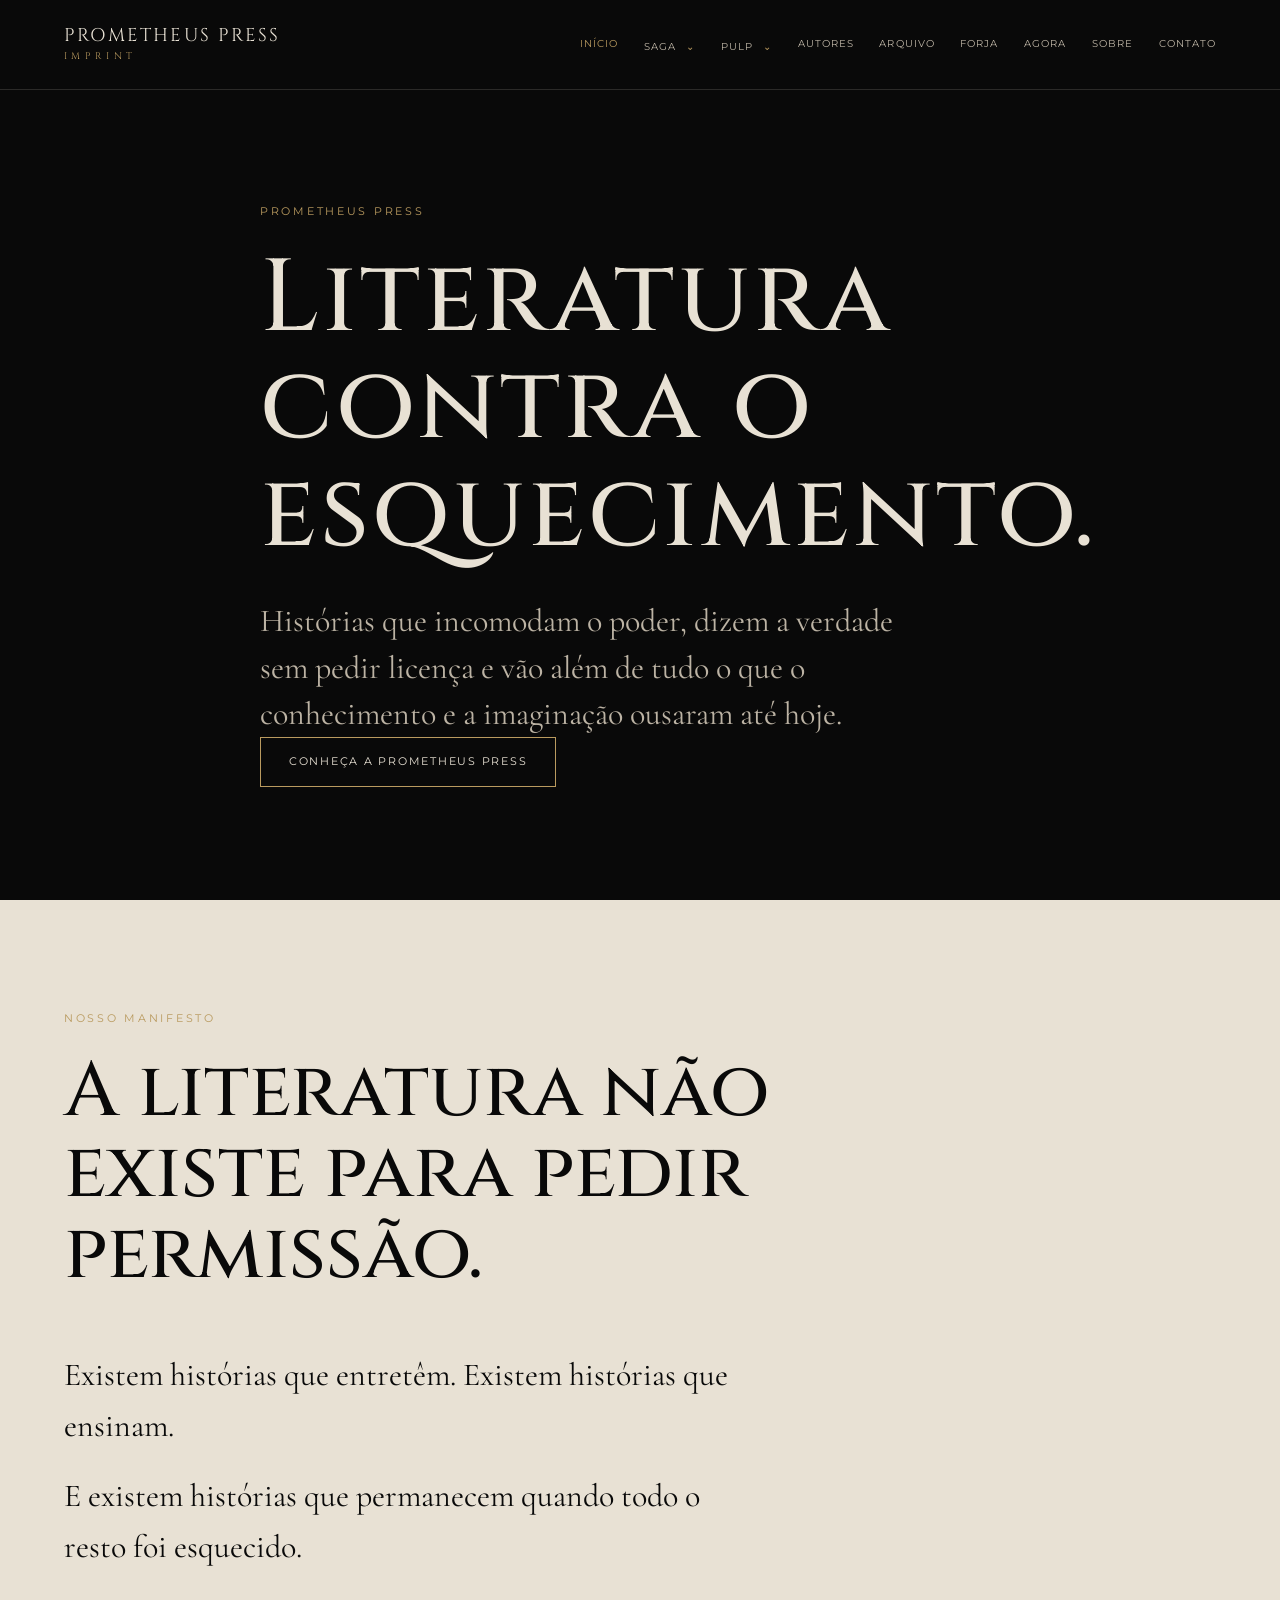
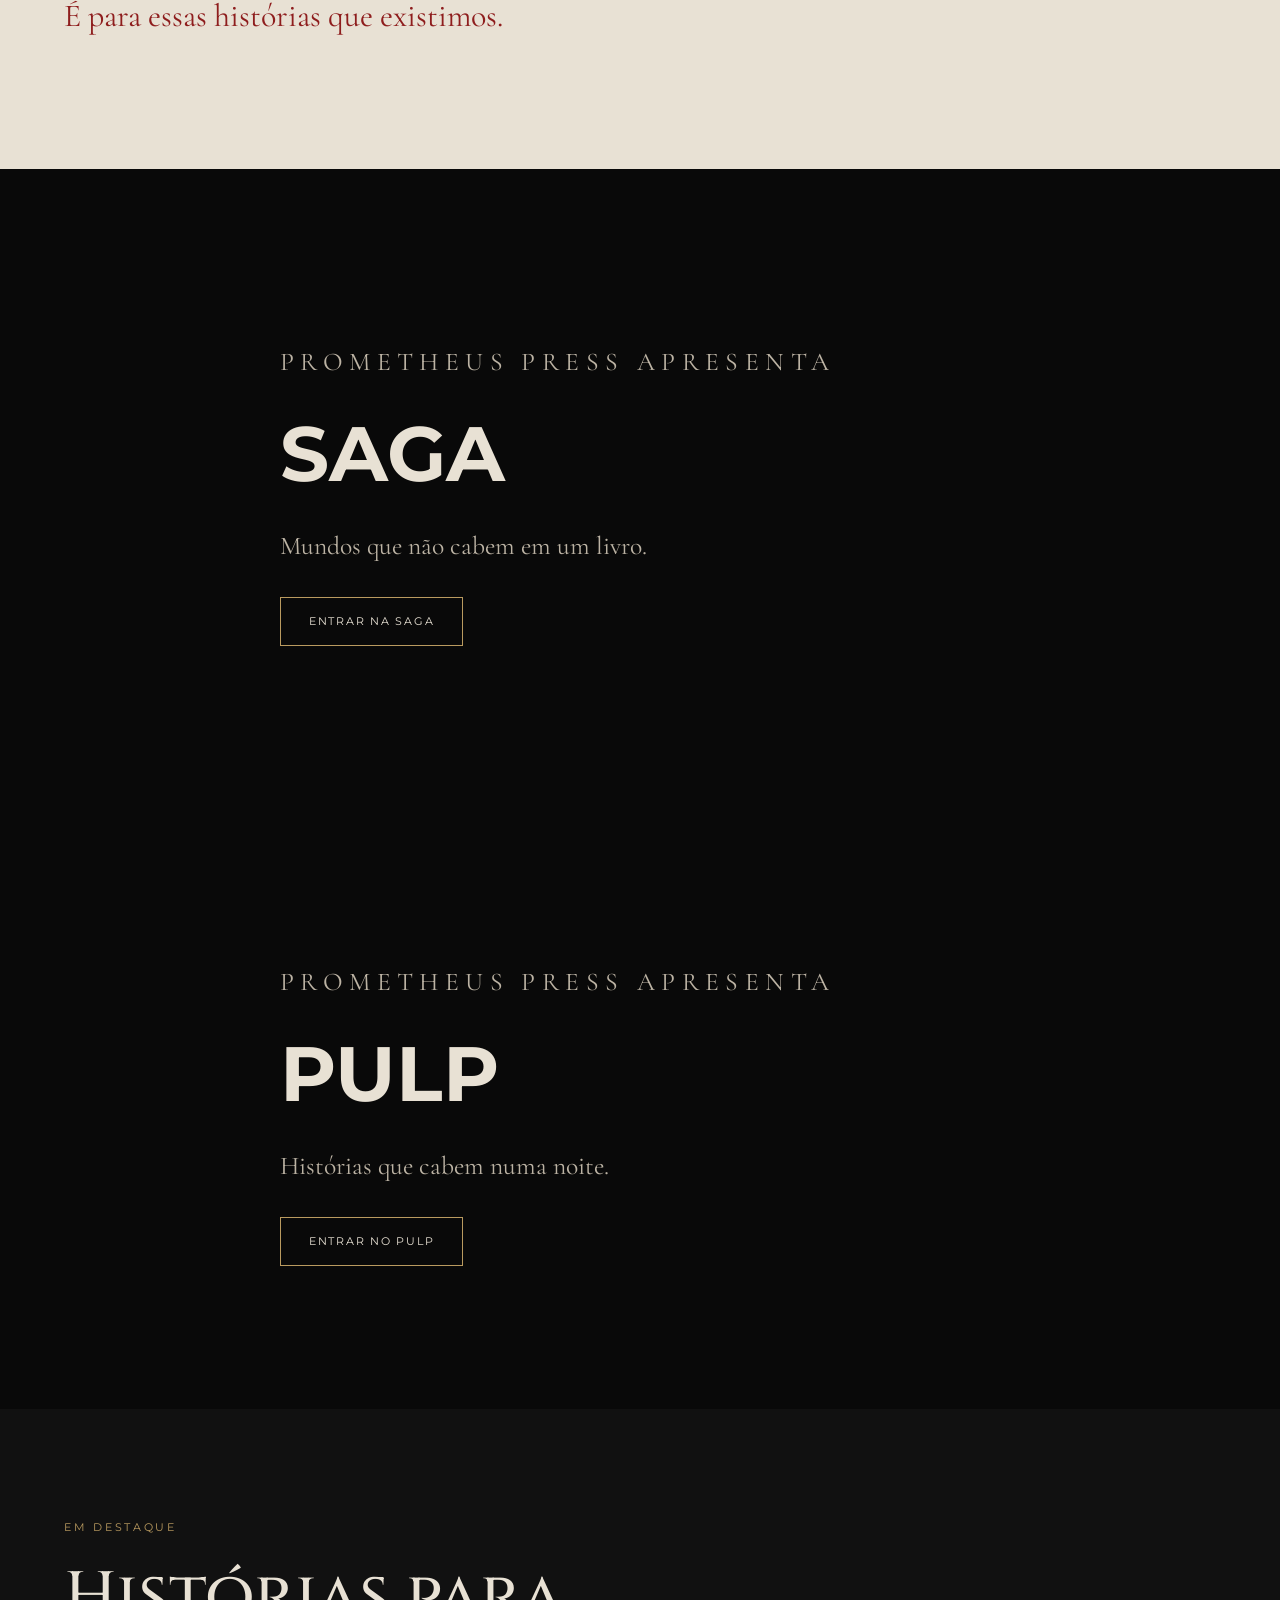
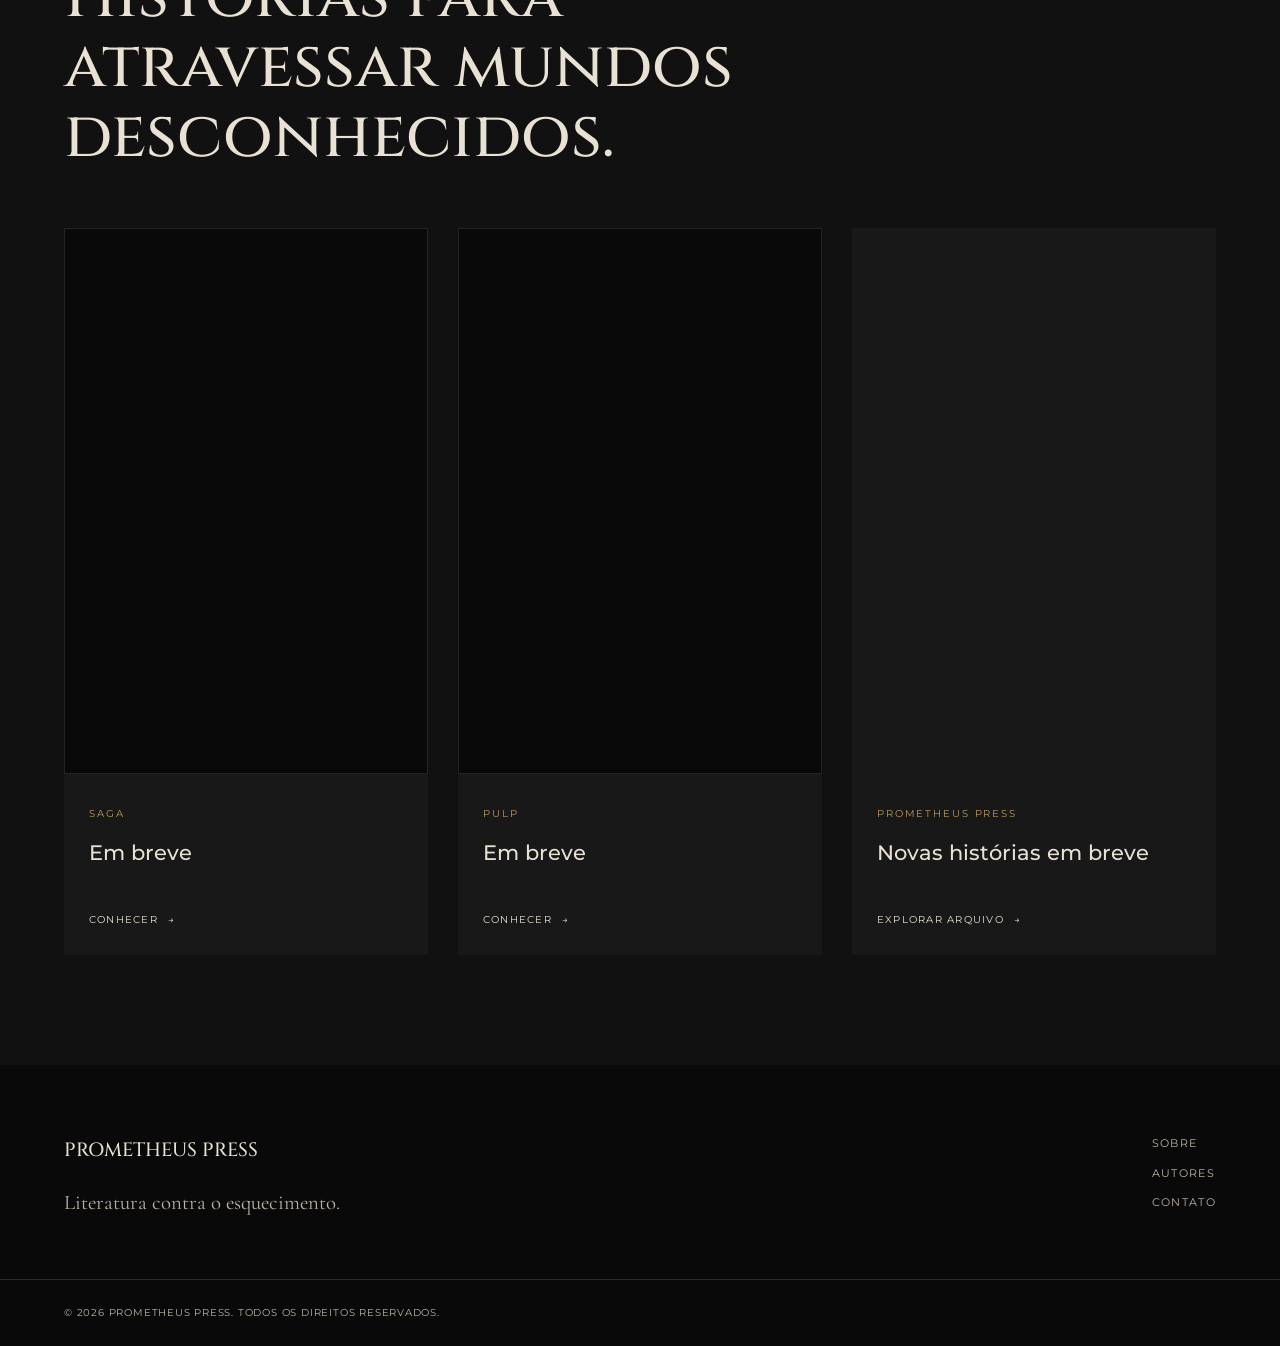
==== commit fc295d72: "trocar fontes locais por Google Fonts" ====
--- a/index.html
+++ b/index.html
@@ -7,6 +7,9 @@
 <link rel="icon"
       type="image/x-icon"
       href="Assets/favicon/tocha.ico/tocha.ico">
+<link rel="preconnect" href="https://fonts.googleapis.com">
+<link rel="preconnect" href="https://fonts.gstatic.com" crossorigin>
+<link href="https://fonts.googleapis.com/css2?family=Cinzel:wght@400;500;600&family=Cormorant+Garamond:ital,wght@0,400;0,600;1,400&family=Montserrat:wght@400;500;600;700&display=swap" rel="stylesheet">
 <link rel="stylesheet"
       href="CSS/style.css">
 </head><body><header class="site-header">
--- a/CSS/style.css
+++ b/CSS/style.css
@@ -3,75 +3,15 @@
    SISTEMA VISUAL GLOBAL
    ========================================================= */
 
-@font-face {
-    font-family: "Cinzel";
-    src: url("../Assets/Fonts/Display/Cinzel/Cinzel-Regular.ttf");
-    font-weight: 400;
-    font-style: normal;
-}
-
-@font-face {
-    font-family: "Cinzel";
-    src: url("../Assets/Fonts/Display/Cinzel/Cinzel-Medium.ttf");
-    font-weight: 500;
-    font-style: normal;
-}
-
-@font-face {
-    font-family: "Cinzel";
-    src: url("../Assets/Fonts/Display/Cinzel/Cinzel-SemiBold.ttf");
-    font-weight: 600;
-    font-style: normal;
-}
-
-@font-face {
-    font-family: "Montserrat";
-    src: url("../Assets/Fonts/Sans/Montserrat/Montserrat-Regular.ttf");
-    font-weight: 400;
-    font-style: normal;
-}
-
-@font-face {
-    font-family: "Montserrat";
-    src: url("../Assets/Fonts/Sans/Montserrat/Montserrat-Medium.ttf");
-    font-weight: 500;
-    font-style: normal;
-}
-
-@font-face {
-    font-family: "Montserrat";
-    src: url("../Assets/Fonts/Sans/Montserrat/Montserrat-SemiBold.ttf");
-    font-weight: 600;
-    font-style: normal;
-}
-
-@font-face {
-    font-family: "Montserrat";
-    src: url("../Assets/Fonts/Sans/Montserrat/Montserrat-Bold.ttf");
-    font-weight: 700;
-    font-style: normal;
-}
-
-@font-face {
-    font-family: "Cormorant Garamond";
-    src: url("../Assets/Fonts/Serif/Cormorant_Garamond/CormorantGaramond-Regular.ttf");
-    font-weight: 400;
-    font-style: normal;
-}
-
-@font-face {
-    font-family: "Cormorant Garamond";
-    src: url("../Assets/Fonts/Serif/Cormorant_Garamond/CormorantGaramond-Italic.ttf");
-    font-weight: 400;
-    font-style: italic;
-}
-
-@font-face {
-    font-family: "Cormorant Garamond";
-    src: url("../Assets/Fonts/Serif/Cormorant_Garamond/CormorantGaramond-SemiBold.ttf");
-    font-weight: 600;
-    font-style: normal;
-}
+
+
+
+
+
+
+
+
+
 
 :root {
     --black: #090909;
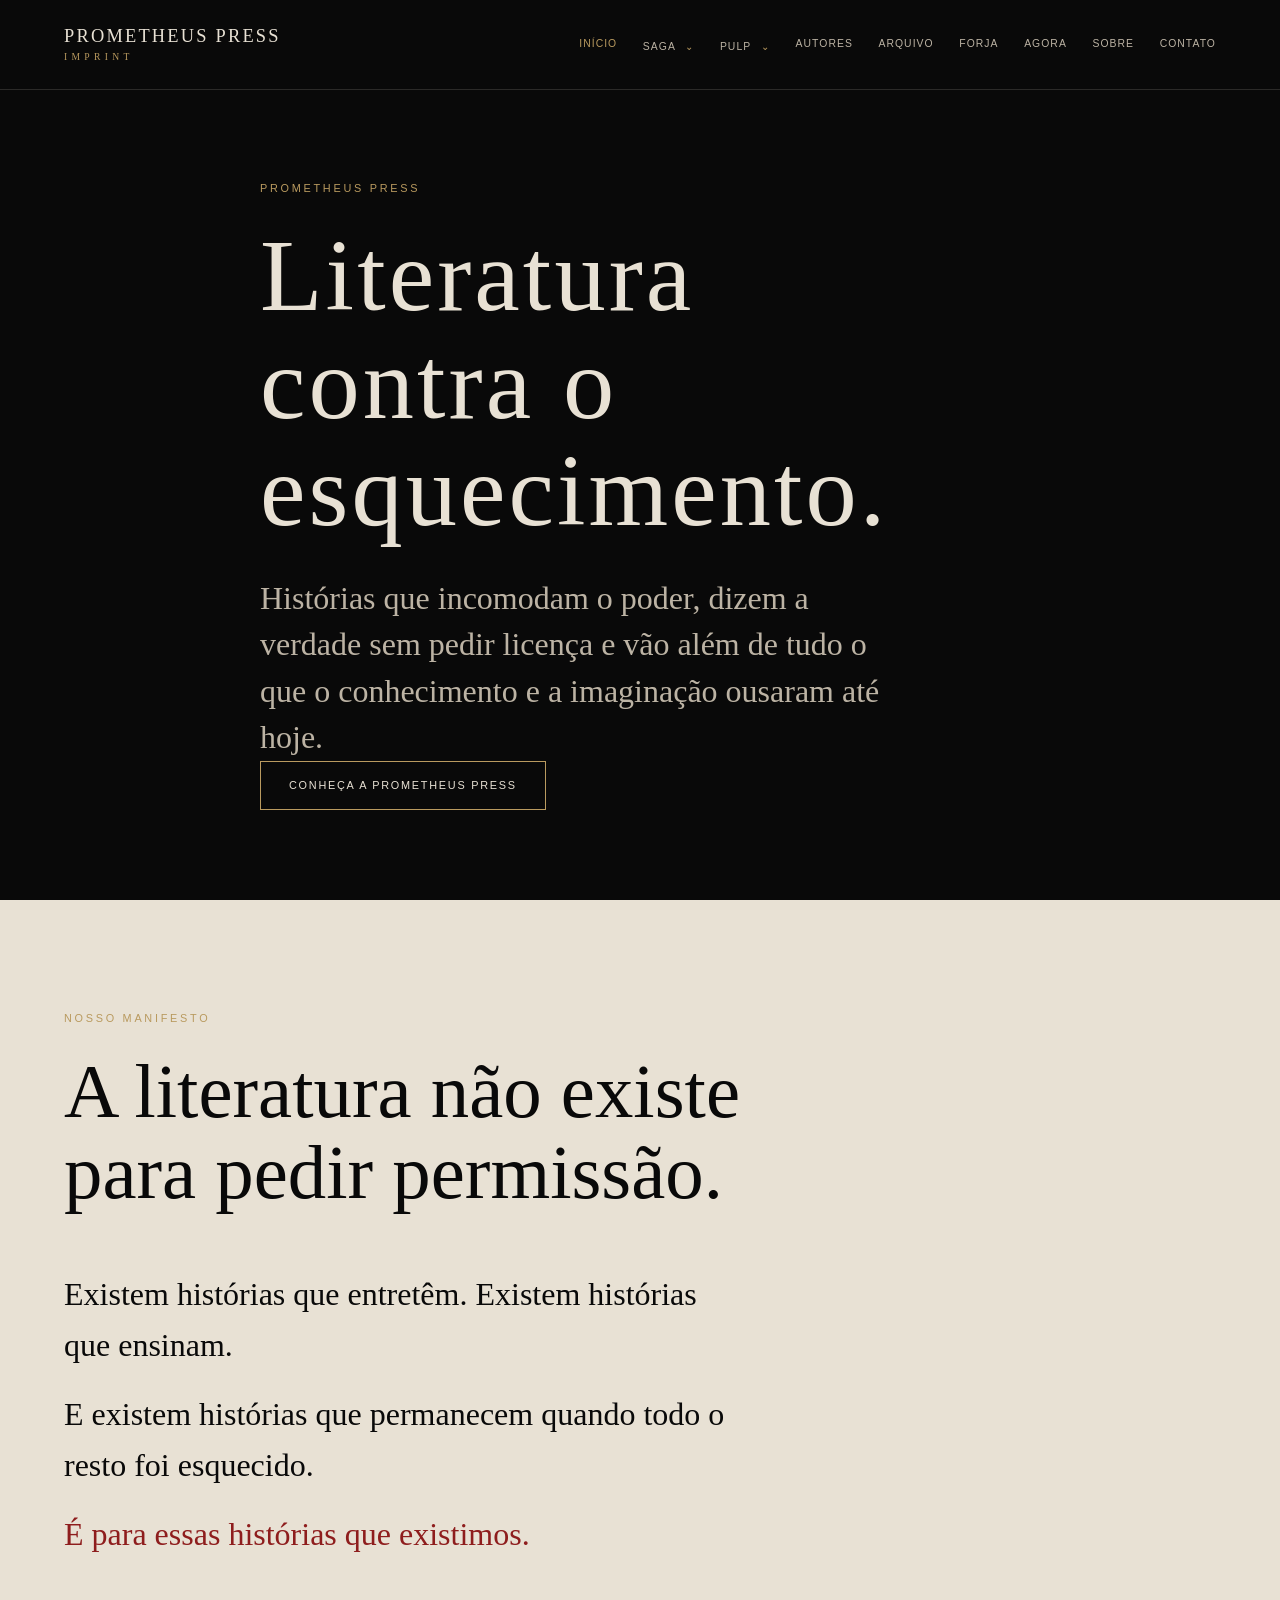
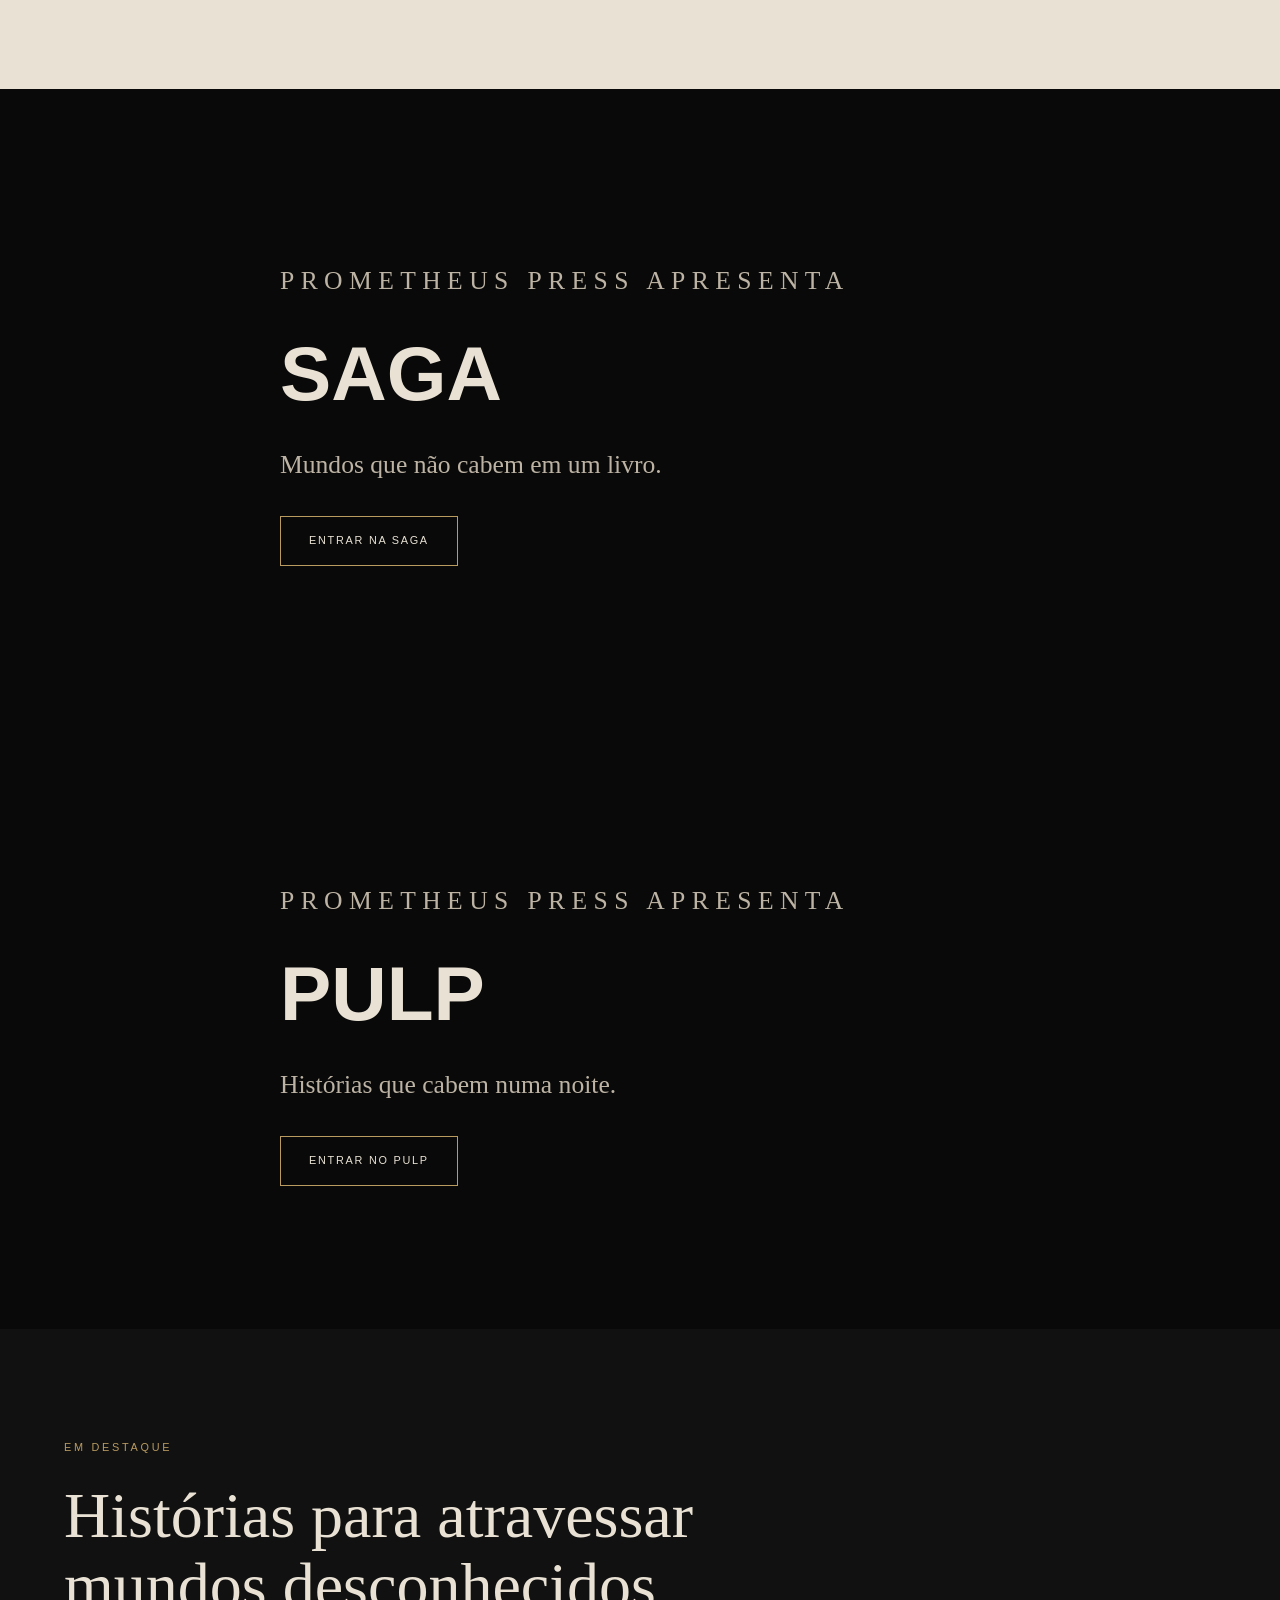
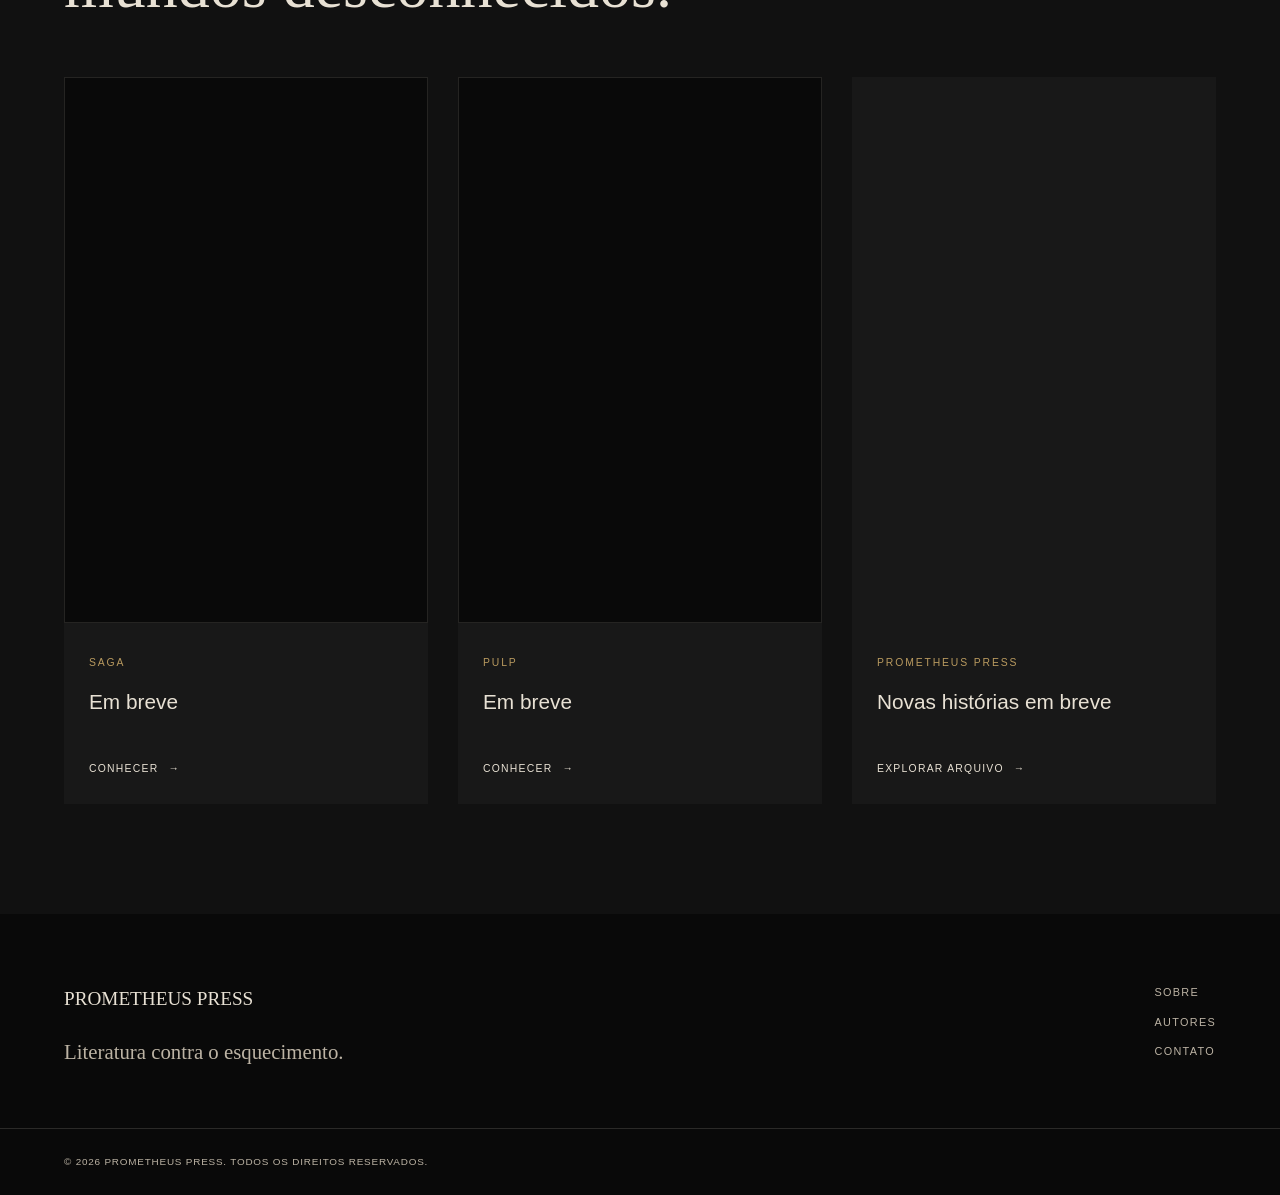
==== commit c4bfd9cf: "Atualização index" ====
--- a/index.html
+++ b/index.html
@@ -1,262 +1,648 @@
 <!DOCTYPE html><html lang="pt-BR"><head><meta charset="UTF-8">
+
 <meta name="viewport"
       content="width=device-width, initial-scale=1.0">
+
 <meta name="description"
       content="Prometheus Press — literatura contra o esquecimento.">
+
 <title>Prometheus Press</title>
+
 <link rel="icon"
       type="image/x-icon"
       href="Assets/favicon/tocha.ico/tocha.ico">
-<link rel="preconnect" href="https://fonts.googleapis.com">
-<link rel="preconnect" href="https://fonts.gstatic.com" crossorigin>
-<link href="https://fonts.googleapis.com/css2?family=Cinzel:wght@400;500;600&family=Cormorant+Garamond:ital,wght@0,400;0,600;1,400&family=Montserrat:wght@400;500;600;700&display=swap" rel="stylesheet">
+
 <link rel="stylesheet"
       href="CSS/style.css">
-</head><body><header class="site-header">
+
+</head><body><!-- =====================================================
+     HEADER
+     ===================================================== -->
+
+<header class="site-header">
+
+
     <a href="index.html"
        class="logo">
+
         PROMETHEUS PRESS
+
         <span>IMPRINT</span>
+
     </a>
+
+
     <button class="menu-toggle"
             aria-label="Abrir menu"
             aria-expanded="false">
+
         ☰
+
     </button>
+
+
     <nav class="main-nav">
+
+
         <a href="index.html"
            class="active">
+
             INÍCIO
+
         </a>
+
+
+        <!-- SAGA -->
+
         <div class="nav-item">
+
+
             <button class="submenu-toggle">
+
                 SAGA
+
                 <span>⌄</span>
+
             </button>
+
+
             <div class="submenu">
+
+
                 <a href="Pages/saga.html">
+
                     VISÃO GERAL
+
                 </a>
+
+
                 <a href="Pages/saga.html#obras">
+
                     OBRAS
+
                 </a>
+
+
                 <a href="Pages/saga.html#universos">
+
                     UNIVERSOS
+
                 </a>
+
+
             </div>
-        </div>
+
+
+        </div>
+
+
+        <!-- PULP -->
+
         <div class="nav-item">
+
+
             <button class="submenu-toggle">
+
                 PULP
+
                 <span>⌄</span>
+
             </button>
+
+
             <div class="submenu">
+
+
                 <a href="Pages/pulp.html">
+
                     VISÃO GERAL
+
                 </a>
+
+
                 <a href="Pages/pulp.html#obras">
+
                     OBRAS
+
                 </a>
+
+
                 <a href="Pages/pulp.html#arquivo">
+
                     ARQUIVO
+
                 </a>
+
+
             </div>
-        </div>
+
+
+        </div>
+
+
         <a href="Pages/autores.html">
+
             AUTORES
+
         </a>
+
+
         <a href="Pages/arquivo.html">
+
             ARQUIVO
+
         </a>
+
+
         <a href="Pages/forja.html">
+
             FORJA
+
         </a>
+
+
         <a href="Pages/agora.html">
+
             AGORA
+
         </a>
+
+
         <a href="Pages/sobre.html">
+
             SOBRE
+
         </a>
+
+
         <a href="Pages/contato.html">
+
             CONTATO
+
         </a>
+
+
     </nav>
+
+
 </header>
+
+
+<!-- =====================================================
+     HERO
+     ===================================================== -->
+
 <main>
+
+
     <section class="hero">
+
+
         <div class="section-container hero-content">
+
+
             <p class="hero-kicker">
+
                 PROMETHEUS PRESS
-            </p>
+
+            </p>
+
+
             <h1>
+
                 Literatura<br>
+
                 contra o<br>
+
                 esquecimento.
+
             </h1>
+
+
             <p class="hero-subtitle">
+
                 Histórias que incomodam o poder,
+
                 dizem a verdade sem pedir licença
+
                 e vão além de tudo o que o conhecimento
+
                 e a imaginação ousaram até hoje.
-            </p>
+
+            </p>
+
+
             <a href="Pages/sobre.html"
                class="btn">
+
                 CONHEÇA A PROMETHEUS PRESS
+
             </a>
-        </div>
+
+
+        </div>
+
+
     </section>
+
+
+    <!-- =================================================
+         MANIFESTO
+         ================================================= -->
+
     <section class="section manifesto">
+
+
         <div class="section-container">
+
+
             <p class="section-eyebrow">
+
                 NOSSO MANIFESTO
-            </p>
+
+            </p>
+
+
             <h2>
+
                 A literatura não existe
+
                 para pedir permissão.
+
             </h2>
+
+
             <div class="manifesto-text">
+
+
                 <p>
+
                     Existem histórias que entretêm.
+
                     Existem histórias que ensinam.
+
                 </p>
+
+
                 <p>
+
                     E existem histórias que permanecem
+
                     quando todo o resto foi esquecido.
+
                 </p>
+
+
                 <p class="highlight">
+
                     É para essas histórias que existimos.
+
                 </p>
+
+
             </div>
-        </div>
+
+
+        </div>
+
+
     </section>
+
+
+    <!-- =================================================
+         SAGA
+         ================================================= -->
+
     <section class="imprint imprint-saga">
+
+
         <div class="section-container imprint-content">
+
+
             <p class="section-eyebrow">
+
                 PROMETHEUS PRESS APRESENTA
-            </p>
+
+            </p>
+
+
             <h2>
+
                 SAGA
+
             </h2>
+
+
             <p>
+
                 Mundos que não cabem em um livro.
-            </p>
+
+            </p>
+
+
             <a href="Pages/saga.html"
                class="btn">
+
                 ENTRAR NA SAGA
+
             </a>
-        </div>
+
+
+        </div>
+
+
     </section>
+
+
+    <!-- =================================================
+         PULP
+         ================================================= -->
+
     <section class="imprint imprint-pulp">
+
+
         <div class="section-container imprint-content">
+
+
             <p class="section-eyebrow">
+
                 PROMETHEUS PRESS APRESENTA
-            </p>
+
+            </p>
+
+
             <h2>
+
                 PULP
+
             </h2>
+
+
             <p>
+
                 Histórias que cabem numa noite.
-            </p>
+
+            </p>
+
+
             <a href="Pages/pulp.html"
                class="btn">
+
                 ENTRAR NO PULP
+
             </a>
-        </div>
+
+
+        </div>
+
+
     </section>
+
+
+    <!-- =================================================
+         DESTAQUES
+         ================================================= -->
+
     <section class="section featured">
+
+
         <div class="section-container">
+
+
             <p class="section-eyebrow">
+
                 EM DESTAQUE
-            </p>
+
+            </p>
+
+
             <h2>
+
                 Histórias para atravessar
+
                 mundos desconhecidos.
+
             </h2>
+
+
             <div class="book-grid">
+
+
                 <article class="book-card">
+
+
                     <div class="book-image">
+
                         <div class="saga-book-cover"></div>
+
                     </div>
+
+
                     <div class="book-info">
+
+
                         <span class="book-category">
+
                             SAGA
+
                         </span>
+
+
                         <h3>
+
                             Em breve
+
                         </h3>
+
+
                         <a href="Pages/saga.html"
                            class="author-link">
+
                             CONHECER
+
                             <span>→</span>
+
                         </a>
+
+
                     </div>
+
+
                 </article>
+
+
                 <article class="book-card">
+
+
                     <div class="book-image">
+
                         <div class="pulp-book-cover"></div>
+
                     </div>
+
+
                     <div class="book-info">
+
+
                         <span class="book-category">
+
                             PULP
+
                         </span>
+
+
                         <h3>
+
                             Em breve
+
                         </h3>
+
+
                         <a href="Pages/pulp.html"
                            class="author-link">
+
                             CONHECER
+
                             <span>→</span>
+
                         </a>
+
+
                     </div>
+
+
                 </article>
+
+
                 <article class="book-card">
+
+
                     <div class="book-image"></div>
+
+
                     <div class="book-info">
+
+
                         <span class="book-category">
+
                             PROMETHEUS PRESS
+
                         </span>
+
+
                         <h3>
+
                             Novas histórias em breve
+
                         </h3>
+
+
                         <a href="Pages/arquivo.html"
                            class="author-link">
+
                             EXPLORAR ARQUIVO
+
                             <span>→</span>
+
                         </a>
+
+
                     </div>
+
+
                 </article>
+
+
             </div>
-        </div>
+
+
+        </div>
+
+
     </section>
+
+
 </main>
+
+
+<!-- =====================================================
+     FOOTER
+     ===================================================== -->
+
 <footer class="site-footer">
+
+
     <div class="footer-content">
+
+
         <div class="footer-brand">
+
+
             <h3>
+
                 PROMETHEUS PRESS
+
             </h3>
+
+
             <p>
+
                 Literatura contra o esquecimento.
-            </p>
-        </div>
+
+            </p>
+
+
+        </div>
+
+
         <div class="footer-links">
+
+
             <a href="Pages/sobre.html">
+
                 SOBRE
+
             </a>
+
+
             <a href="Pages/autores.html">
+
                 AUTORES
+
             </a>
+
+
             <a href="Pages/contato.html">
+
                 CONTATO
+
             </a>
-        </div>
+
+
+        </div>
+
+
     </div>
+
+
     <div class="footer-bottom">
+
+
         <p>
+
             © 2026 PROMETHEUS PRESS.
+
             TODOS OS DIREITOS RESERVADOS.
+
         </p>
+
+
     </div>
+
+
 </footer>
+
+
 <script src="JS/script.js"></script>
-</body></html>
+
+</body></html>
--- a/CSS/style.css
+++ b/CSS/style.css
@@ -4,1282 +4,2695 @@
    ========================================================= */
 
 
-
-
-
-
-
-
-
-
+/* =========================================================
+   1. FONTES
+   ========================================================= */
+
+@font-face {
+
+    font-family: "Cinzel";
+
+    src: url("../Assets/Fonts/Display/Cinzel/Cinzel-Regular.ttf");
+
+    font-weight: 400;
+
+    font-style: normal;
+
+}
+
+
+@font-face {
+
+    font-family: "Cinzel";
+
+    src: url("../Assets/Fonts/Display/Cinzel/Cinzel-Medium.ttf");
+
+    font-weight: 500;
+
+    font-style: normal;
+
+}
+
+
+@font-face {
+
+    font-family: "Cinzel";
+
+    src: url("../Assets/Fonts/Display/Cinzel/Cinzel-SemiBold.ttf");
+
+    font-weight: 600;
+
+    font-style: normal;
+
+}
+
+
+@font-face {
+
+    font-family: "Montserrat";
+
+    src: url("../Assets/Fonts/Sans/Montserrat/Montserrat-Regular.ttf");
+
+    font-weight: 400;
+
+    font-style: normal;
+
+}
+
+
+@font-face {
+
+    font-family: "Montserrat";
+
+    src: url("../Assets/Fonts/Sans/Montserrat/Montserrat-Medium.ttf");
+
+    font-weight: 500;
+
+    font-style: normal;
+
+}
+
+
+@font-face {
+
+    font-family: "Montserrat";
+
+    src: url("../Assets/Fonts/Sans/Montserrat/Montserrat-SemiBold.ttf");
+
+    font-weight: 600;
+
+    font-style: normal;
+
+}
+
+
+@font-face {
+
+    font-family: "Montserrat";
+
+    src: url("../Assets/Fonts/Sans/Montserrat/Montserrat-Bold.ttf");
+
+    font-weight: 700;
+
+    font-style: normal;
+
+}
+
+
+@font-face {
+
+    font-family: "Cormorant Garamond";
+
+    src: url("../Assets/Fonts/Serif/Cormorant_Garamond/CormorantGaramond-Regular.ttf");
+
+    font-weight: 400;
+
+    font-style: normal;
+
+}
+
+
+@font-face {
+
+    font-family: "Cormorant Garamond";
+
+    src: url("../Assets/Fonts/Serif/Cormorant_Garamond/CormorantGaramond-Italic.ttf");
+
+    font-weight: 400;
+
+    font-style: italic;
+
+}
+
+
+@font-face {
+
+    font-family: "Cormorant Garamond";
+
+    src: url("../Assets/Fonts/Serif/Cormorant_Garamond/CormorantGaramond-SemiBold.ttf");
+
+    font-weight: 600;
+
+    font-style: normal;
+
+}
+
+
+/* =========================================================
+   2. VARIÁVEIS
+   ========================================================= */
 
 :root {
+
     --black: #090909;
+
     --black-soft: #111111;
+
     --black-light: #181818;
+
     --paper: #e8e1d4;
+
     --paper-dark: #bcb3a4;
+
     --gold: #b99a5f;
+
     --red: #8e1d1d;
+
     --red-dark: #5d1111;
+
+
     --font-display: "Cinzel", serif;
+
     --font-serif: "Cormorant Garamond", serif;
+
     --font-sans: "Montserrat", sans-serif;
+
+
     --section-padding: 110px;
-}
+
+}
+
+
+/* =========================================================
+   3. RESET
+   ========================================================= */
 
 * {
+
     margin: 0;
+
     padding: 0;
+
     box-sizing: border-box;
-}
+
+}
+
 
 html {
+
     scroll-behavior: smooth;
-}
+
+}
+
 
 body {
+
     background: var(--black);
+
     color: var(--paper);
+
     font-family: var(--font-sans);
+
     line-height: 1.6;
-}
+
+}
+
 
 img {
+
     max-width: 100%;
+
     display: block;
-}
+
+}
+
 
 a {
+
     color: inherit;
+
     text-decoration: none;
-}
+
+}
+
 
 button {
+
     font: inherit;
-}
+
+}
+
+
+/* =========================================================
+   4. CONTAINERS
+   ========================================================= */
 
 .container,
 .section-container {
+
     width: min(1200px, 90%);
+
     margin: 0 auto;
-}
+
+}
+
+
+/* =========================================================
+   5. HEADER
+   ========================================================= */
 
 .site-header {
+
     position: absolute;
+
     top: 0;
+
     left: 0;
+
     width: 100%;
+
     min-height: 90px;
+
     z-index: 100;
-    border-bottom: 1px solid rgba(232, 225, 212, 0.15);
-}
+
+    border-bottom: 1px solid
+        rgba(232, 225, 212, 0.15);
+
+}
+
 
 .site-header {
+
     display: flex;
+
     align-items: center;
+
     justify-content: space-between;
+
     padding: 0 5%;
-}
+
+}
+
+
+/* =========================================================
+   6. LOGO
+   ========================================================= */
 
 .logo {
+
     display: flex;
+
     flex-direction: column;
+
     flex-shrink: 0;
+
     font-family: var(--font-display);
+
     font-size: 1.15rem;
+
     line-height: 1;
+
     letter-spacing: 0.12em;
-}
+
+}
+
 
 .logo span {
+
     margin-top: 7px;
+
     color: var(--gold);
+
     font-size: 0.6rem;
+
     letter-spacing: 0.45em;
-}
+
+}
+
+
+/* =========================================================
+   7. MENU PRINCIPAL
+   ========================================================= */
 
 .main-nav {
+
     display: flex;
+
     align-items: center;
+
     gap: clamp(16px, 2vw, 30px);
-}
+
+}
+
 
 .main-nav > a,
 .submenu-toggle {
+
     color: var(--paper-dark);
+
     font-family: var(--font-sans);
+
     font-size: 0.65rem;
+
     letter-spacing: 0.10em;
+
     text-transform: uppercase;
+
     white-space: nowrap;
+
     transition: color 0.3s ease;
-}
+
+}
+
 
 .main-nav > a:hover,
 .main-nav > a.active,
 .submenu-toggle:hover {
+
     color: var(--gold);
-}
+
+}
+
+
+/* =========================================================
+   8. SUBMENUS
+   ========================================================= */
 
 .nav-item {
+
     position: relative;
-}
+
+}
+
 
 .submenu-toggle {
+
     background: none;
+
     border: none;
+
     cursor: pointer;
-}
+
+}
+
 
 .submenu-toggle span {
+
     margin-left: 6px;
+
     color: var(--gold);
-}
+
+}
+
 
 .submenu {
+
     position: absolute;
+
     top: calc(100% + 18px);
+
     left: 0;
+
     z-index: 200;
+
     display: none;
+
     flex-direction: column;
+
     min-width: 210px;
+
     padding: 12px 0;
+
     background: var(--black);
-    border: 1px solid rgba(232, 225, 212, 0.15);
-}
+
+    border: 1px solid
+        rgba(232, 225, 212, 0.15);
+
+}
+
 
 .nav-item.active .submenu {
+
     display: flex;
-}
+
+}
+
 
 .submenu a {
+
     display: block;
+
     padding: 11px 18px;
+
     color: var(--paper-dark);
+
     font-family: var(--font-sans);
+
     font-size: 0.63rem;
+
     letter-spacing: 0.10em;
+
     text-transform: uppercase;
+
     white-space: nowrap;
-}
+
+}
+
 
 .submenu a:hover {
+
     color: var(--gold);
-}
+
+}
+
+
+/* =========================================================
+   9. BOTÃO DO MENU
+   ========================================================= */
 
 .menu-toggle {
+
     display: none;
+
     color: var(--paper);
+
     background: none;
+
     border: none;
+
     font-size: 1.7rem;
+
     cursor: pointer;
-}
+
+}
+
+
+/* =========================================================
+   10. HERO GLOBAL
+   ========================================================= */
 
 .hero,
 .page-hero {
+
     position: relative;
+
     min-height: 100vh;
+
     display: flex;
+
     align-items: center;
-}
+
+}
+
 
 .hero-content {
+
     position: relative;
+
     z-index: 2;
+
     max-width: 760px;
+
     padding-top: 90px;
-}
+
+}
+
 
 .eyebrow,
 .hero-kicker,
 .section-eyebrow {
+
     margin-bottom: 25px;
+
     color: var(--gold);
+
     font-family: var(--font-sans);
+
     font-size: 0.68rem;
+
     letter-spacing: 0.25em;
+
     text-transform: uppercase;
-}
+
+}
+
 
 .hero h1,
 .page-hero h1 {
+
     font-family: var(--font-display);
+
     font-size: clamp(3rem, 8vw, 7rem);
+
     font-weight: 500;
+
     line-height: 1.05;
+
     letter-spacing: 0.03em;
-}
+
+}
+
 
 .hero-subtitle,
 .hero-description {
+
     max-width: 650px;
+
     margin-top: 30px;
+
     color: var(--paper-dark);
+
     font-family: var(--font-serif);
+
     font-size: clamp(1.4rem, 2.5vw, 2rem);
+
     line-height: 1.45;
-}
+
+}
+
+
+/* =========================================================
+   11. HERO DA HOMEPAGE
+   ========================================================= */
 
 .hero {
+
     background:
+
         linear-gradient(
+
             90deg,
+
             rgba(9, 9, 9, 0.98),
+
             rgba(9, 9, 9, 0.80),
+
             rgba(9, 9, 9, 0.35)
+
         ),
+
         url("../Assets/Imagens/Hero/prometheus-torch.webp")
+
         center / cover no-repeat;
-}
+
+}
+
+
+/* =========================================================
+   12. BOTÕES
+   ========================================================= */
 
 .btn,
 .btn-primary {
+
     display: inline-block;
+
     padding: 15px 28px;
+
     color: var(--paper);
+
     border: 1px solid var(--gold);
+
     font-family: var(--font-sans);
+
     font-size: 0.68rem;
+
     letter-spacing: 0.16em;
+
     text-transform: uppercase;
+
     transition: all 0.35s ease;
-}
+
+}
+
 
 .btn:hover,
 .btn-primary:hover {
+
     color: var(--black);
+
     background: var(--gold);
-}
+
+}
+
+
+/* =========================================================
+   13. SEÇÕES
+   ========================================================= */
 
 .section {
+
     padding: var(--section-padding) 0;
-}
+
+}
+
 
 .section h2 {
+
     font-family: var(--font-display);
+
     font-weight: 500;
-}
+
+}
+
+
+/* =========================================================
+   14. MANIFESTO
+   ========================================================= */
 
 .manifesto {
+
     color: var(--black);
+
     background: var(--paper);
-}
+
+}
+
 
 .manifesto h2 {
+
     max-width: 800px;
+
     font-size: clamp(2.5rem, 6vw, 5.5rem);
+
     line-height: 1.05;
-}
+
+}
+
 
 .manifesto-text {
+
     max-width: 680px;
+
     margin-top: 55px;
-}
+
+}
+
 
 .manifesto-text p {
+
     margin-bottom: 18px;
+
     font-family: var(--font-serif);
+
     font-size: clamp(1.4rem, 2.5vw, 2rem);
-}
+
+}
+
 
 .manifesto-text .highlight {
+
     color: var(--red);
-}
+
+}
+
+
+/* =========================================================
+   15. IMPRINTS
+   ========================================================= */
 
 .imprint {
+
     position: relative;
+
     min-height: 620px;
+
     display: flex;
+
     align-items: center;
-}
+
+}
+
 
 .imprint-content {
+
     max-width: 720px;
-}
+
+}
+
 
 .imprint h2 {
+
     font-size: clamp(2.5rem, 6vw, 5.5rem);
+
     line-height: 1.08;
-}
+
+}
+
 
 .imprint p:not(.section-label) {
+
     max-width: 580px;
+
     margin: 30px 0;
+
     color: var(--paper-dark);
+
     font-family: var(--font-serif);
+
     font-size: 1.6rem;
-}
+
+}
+
 
 .imprint-saga {
+
     background:
+
         linear-gradient(
+
             90deg,
+
             rgba(9, 9, 9, 0.95),
+
             rgba(9, 9, 9, 0.55)
+
         ),
+
         url("../Assets/Imagens/Hero/saga-world.webp")
+
         center / cover no-repeat;
-}
+
+}
+
 
 .imprint-pulp {
+
     background:
+
         linear-gradient(
+
             90deg,
+
             rgba(9, 9, 9, 0.95),
+
             rgba(9, 9, 9, 0.55)
+
         ),
+
         url("../Assets/Imagens/Hero/pulp-city.webp")
+
         center / cover no-repeat;
-}
+
+}
+
+
+/* =========================================================
+   16. DESTAQUES
+   ========================================================= */
 
 .featured {
+
     background: var(--black-soft);
-}
+
+}
+
 
 .featured h2 {
+
     max-width: 700px;
+
     margin-bottom: 55px;
+
     font-size: clamp(2.3rem, 5vw, 4.5rem);
+
     line-height: 1.1;
-}
+
+}
+
 
 .book-grid {
+
     display: grid;
+
     grid-template-columns: repeat(3, 1fr);
+
     gap: 30px;
-}
+
+}
+
 
 .book-card {
+
     background: var(--black-light);
+
     transition: transform 0.35s ease;
-}
+
+}
+
 
 .book-card:hover {
+
     transform: translateY(-8px);
-}
+
+}
+
 
 .book-image {
+
     aspect-ratio: 2 / 3;
+
     overflow: hidden;
-}
+
+}
+
 
 .book-image img {
+
     width: 100%;
+
     height: 100%;
+
     object-fit: cover;
-}
+
+}
+
 
 .book-info {
+
     padding: 25px;
-}
+
+}
+
 
 .book-category {
+
     color: var(--gold);
+
     font-size: 0.65rem;
+
     letter-spacing: 0.18em;
-}
+
+}
+
 
 .book-info h3 {
+
     margin: 12px 0 20px;
+
     font-size: 1.3rem;
+
     font-weight: 500;
-}
+
+}
+
+
+/* =========================================================
+   17. SAGA
+   ========================================================= */
 
 .saga-nav,
 .pulp-nav {
+
     position: absolute;
+
     top: 90px;
+
     left: 0;
+
     width: 100%;
+
     z-index: 20;
-    border-bottom: 1px solid rgba(232, 225, 212, 0.15);
-}
+
+    border-bottom: 1px solid
+        rgba(232, 225, 212, 0.15);
+
+}
+
 
 .saga-nav-inner,
 .pulp-nav-inner {
+
     display: flex;
+
     justify-content: flex-end;
+
     gap: 30px;
+
     padding: 18px 5%;
-}
+
+}
+
 
 .saga-nav a,
 .pulp-nav a {
+
     color: var(--paper-dark);
+
     font-family: var(--font-sans);
+
     font-size: 0.65rem;
+
     letter-spacing: 0.15em;
+
     text-transform: uppercase;
+
     white-space: nowrap;
-}
+
+}
+
 
 .saga-nav a:hover,
 .pulp-nav a:hover {
+
     color: var(--gold);
-}
+
+}
+
 
 .saga-hero {
+
     background:
+
         linear-gradient(
+
             90deg,
+
             rgba(9, 9, 9, 0.98),
+
             rgba(9, 9, 9, 0.70),
+
             rgba(9, 9, 9, 0.30)
+
         ),
+
         url("../Assets/Imagens/Hero/saga-world.webp")
+
         center / cover no-repeat;
-}
+
+}
+
 
 .saga-hero-content {
+
     max-width: 800px;
+
     padding-top: 120px;
-}
+
+}
+
 
 .saga-intro,
 .pulp-intro {
+
     color: var(--black);
+
     background: var(--paper);
-}
+
+}
+
 
 .saga-intro h2,
 .pulp-intro h2 {
+
     max-width: 850px;
+
     font-size: clamp(2.5rem, 6vw, 5rem);
+
     line-height: 1.05;
-}
+
+}
+
 
 .saga-text,
 .pulp-text {
+
     max-width: 700px;
+
     margin-top: 55px;
-}
+
+}
+
 
 .saga-text p,
 .pulp-text p {
+
     margin-bottom: 22px;
+
     font-family: var(--font-serif);
+
     font-size: clamp(1.4rem, 2.5vw, 2rem);
-}
+
+}
+
 
 .saga-works,
 .pulp-works {
+
     background: var(--black-soft);
-}
+
+}
+
 
 .saga-book-grid,
 .pulp-book-grid {
+
     display: grid;
+
     grid-template-columns: repeat(3, 1fr);
+
     gap: 35px;
-}
+
+}
+
 
 .saga-book-card,
 .pulp-book-card {
+
     background: var(--black-light);
+
     transition: transform 0.35s ease;
-}
+
+}
+
 
 .saga-book-card:hover,
 .pulp-book-card:hover {
+
     transform: translateY(-10px);
-}
+
+}
+
 
 .saga-book-cover,
 .pulp-book-cover {
+
     aspect-ratio: 2 / 3;
+
     background: var(--black);
-    border: 1px solid rgba(232, 225, 212, 0.12);
-}
+
+    border: 1px solid
+        rgba(232, 225, 212, 0.12);
+
+}
+
 
 .saga-book-info,
 .pulp-book-info {
+
     padding: 25px;
-}
+
+}
+
 
 .saga-book-info span,
 .pulp-book-info span {
+
     color: var(--gold);
+
     font-size: 0.65rem;
+
     letter-spacing: 0.18em;
-}
+
+}
+
 
 .saga-book-info h3,
 .pulp-book-info h3 {
+
     margin: 12px 0;
+
     font-family: var(--font-display);
+
     font-size: 1.5rem;
+
     font-weight: 500;
-}
+
+}
+
 
 .saga-book-info p,
 .pulp-book-info p {
+
     color: var(--paper-dark);
+
     font-family: var(--font-serif);
+
     font-size: 1.2rem;
-}
+
+}
+
 
 .saga-order,
 .pulp-archive {
+
     background: var(--red-dark);
-}
+
+}
+
 
 .saga-order h2,
 .pulp-archive h2 {
+
     max-width: 800px;
+
     font-size: clamp(2.5rem, 6vw, 5rem);
+
     line-height: 1.05;
-}
+
+}
+
+
+/* =========================================================
+   18. PULP
+   ========================================================= */
 
 .pulp-hero {
+
     background:
+
         linear-gradient(
+
             90deg,
+
             rgba(9, 9, 9, 0.98),
+
             rgba(9, 9, 9, 0.70),
+
             rgba(9, 9, 9, 0.30)
+
         ),
+
         url("../Assets/Imagens/Hero/pulp-city.webp")
+
         center / cover no-repeat;
-}
+
+}
+
 
 .pulp-hero-content {
+
     max-width: 800px;
+
     padding-top: 120px;
-}
+
+}
+
+
+/* =========================================================
+   19. AUTORES
+   ========================================================= */
 
 .autores-hero {
+
     background:
+
         linear-gradient(
+
             90deg,
+
             rgba(9, 9, 9, 0.98),
+
             rgba(9, 9, 9, 0.70),
+
             rgba(9, 9, 9, 0.30)
+
         ),
+
         url("../Assets/Imagens/Hero/authors-library.webp")
+
         center / cover no-repeat;
-}
+
+}
+
 
 .authors-intro {
+
     text-align: center;
+
     background: var(--paper);
+
     color: var(--black);
-}
+
+}
+
 
 .authors-intro .section-container {
+
     max-width: 850px;
-}
+
+}
+
 
 .authors-intro h2 {
+
     font-size: clamp(2.5rem, 6vw, 5rem);
+
     line-height: 1.05;
-}
+
+}
+
 
 .section-text {
+
     max-width: 700px;
+
     margin: 35px auto 0;
+
     font-family: var(--font-serif);
+
     font-size: 1.5rem;
-}
+
+}
+
 
 .authors-section {
+
     background: var(--black);
-}
+
+}
+
 
 .section-heading {
+
     max-width: 750px;
-}
+
+}
+
 
 .section-heading h2 {
+
     font-size: clamp(2.5rem, 6vw, 5rem);
+
     line-height: 1.05;
-}
+
+}
+
 
 .section-heading > p:not(.section-eyebrow) {
+
     margin-top: 25px;
+
     color: var(--paper-dark);
+
     font-family: var(--font-serif);
+
     font-size: 1.4rem;
-}
+
+}
+
 
 .authors-grid {
+
     display: grid;
+
     grid-template-columns: repeat(3, 1fr);
+
     gap: 30px;
+
     margin-top: 60px;
-}
+
+}
+
 
 .author-card {
+
     overflow: hidden;
+
     background: var(--black-light);
-    border: 1px solid rgba(232, 225, 212, 0.10);
-    transition: transform 0.35s ease, border-color 0.35s ease;
-}
+
+    border: 1px solid
+        rgba(232, 225, 212, 0.10);
+
+    transition: transform 0.35s ease,
+                border-color 0.35s ease;
+
+}
+
 
 .author-card:hover {
+
     transform: translateY(-8px);
+
     border-color: var(--gold);
-}
+
+}
+
 
 .author-image {
+
     aspect-ratio: 4 / 5;
+
     overflow: hidden;
+
     background: #1a1a1a;
-}
+
+}
+
 
 .author-image img {
+
     width: 100%;
+
     height: 100%;
+
     object-fit: cover;
+
     transition: transform 0.5s ease;
-}
+
+}
+
 
 .author-card:hover .author-image img {
+
     transform: scale(1.04);
-}
+
+}
+
 
 .author-content {
+
     padding: 28px;
-}
+
+}
+
 
 .author-label {
+
     color: var(--gold);
+
     font-family: var(--font-sans);
+
     font-size: 0.65rem;
+
     letter-spacing: 0.18em;
-}
+
+}
+
 
 .author-content h3 {
+
     margin: 12px 0 18px;
+
     font-family: var(--font-display);
+
     font-size: 1.5rem;
+
     font-weight: 500;
-}
+
+}
+
 
 .author-content p:not(.author-label) {
+
     color: var(--paper-dark);
+
     font-family: var(--font-serif);
+
     font-size: 1.25rem;
-}
+
+}
+
 
 .author-link {
+
     display: inline-flex;
+
     align-items: center;
+
     gap: 10px;
+
     margin-top: 22px;
+
     color: var(--paper);
+
     font-family: var(--font-sans);
+
     font-size: 0.65rem;
+
     letter-spacing: 0.12em;
-}
+
+}
+
 
 .author-link span {
+
     transition: transform 0.3s ease;
-}
+
+}
+
 
 .author-link:hover span {
+
     transform: translateX(5px);
-}
+
+}
+
 
 .authors-cta {
+
     text-align: center;
+
     background: var(--red-dark);
-}
+
+}
+
 
 .authors-cta .section-container {
+
     max-width: 700px;
-}
+
+}
+
 
 .authors-cta h2 {
+
     margin: 15px 0 25px;
+
     font-size: clamp(2.5rem, 6vw, 5rem);
-}
+
+}
+
 
 .authors-cta p:not(.section-eyebrow) {
+
     margin-bottom: 30px;
+
     color: var(--paper-dark);
+
     font-family: var(--font-serif);
+
     font-size: 1.5rem;
-}
+
+}
+
+
+/* =========================================================
+   20. FOOTER
+   ========================================================= */
 
 .site-footer {
+
     padding-top: 70px;
+
     background: var(--black);
-}
+
+}
+
 
 .footer-content {
+
     width: min(1200px, 90%);
+
     margin: 0 auto;
+
     padding-bottom: 60px;
+
     display: flex;
+
     justify-content: space-between;
+
     gap: 40px;
-}
+
+}
+
 
 .footer-brand h3 {
+
     font-family: var(--font-display);
+
     font-size: 1.2rem;
+
     font-weight: 500;
-}
+
+}
+
 
 .footer-brand p {
+
     margin-top: 20px;
+
     color: var(--paper-dark);
+
     font-family: var(--font-serif);
+
     font-size: 1.3rem;
-}
+
+}
+
 
 .footer-links {
+
     display: flex;
+
     flex-direction: column;
+
     gap: 12px;
-}
+
+}
+
 
 .footer-links a {
+
     color: var(--paper-dark);
+
     font-family: var(--font-sans);
+
     font-size: 0.68rem;
+
     letter-spacing: 0.12em;
-}
+
+}
+
 
 .footer-links a:hover {
+
     color: var(--gold);
-}
+
+}
+
 
 .footer-bottom {
+
     padding: 25px 5%;
-    border-top: 1px solid rgba(232, 225, 212, 0.15);
-}
+
+    border-top: 1px solid
+        rgba(232, 225, 212, 0.15);
+
+}
+
 
 .footer-bottom p {
+
     color: var(--paper-dark);
+
     font-family: var(--font-sans);
+
     font-size: 0.62rem;
+
     letter-spacing: 0.08em;
-}
-
-@media (orientation: landscape) and (min-width: 769px) and (max-width: 1200px) {
+
+}
+
+
+/* =========================================================
+   21. TABLET HORIZONTAL
+   ========================================================= */
+
+@media (orientation: landscape)
+       and (min-width: 769px)
+       and (max-width: 1200px) {
+
+
     .site-header {
+
         padding: 0 3%;
-    }
+
+    }
+
+
     .main-nav {
+
         gap: 16px;
-    }
+
+    }
+
+
     .main-nav > a,
     .submenu-toggle {
+
         font-size: 0.58rem;
-    }
+
+    }
+
+
     .hero-content {
+
         padding-left: 3%;
-    }
+
+    }
+
+
     .authors-grid,
     .saga-book-grid,
     .pulp-book-grid {
+
         grid-template-columns: repeat(2, 1fr);
-    }
-}
+
+    }
+
+}
+
+
+/* =========================================================
+   22. TELAS VERTICAIS
+   ========================================================= */
 
 @media (orientation: portrait) {
+
+
     .site-header {
+
         min-height: 90px;
-    }
+
+    }
+
+
     .menu-toggle {
+
         display: block;
-    }
+
+    }
+
+
     .main-nav {
+
         position: absolute;
+
         top: 90px;
+
         left: 0;
+
         width: 100%;
+
         display: none;
+
         flex-direction: column;
+
         align-items: stretch;
+
         gap: 0;
+
         padding: 20px 5%;
+
         background: var(--black);
-        border-bottom: 1px solid rgba(232, 225, 212, 0.15);
-    }
+
+        border-bottom: 1px solid
+            rgba(232, 225, 212, 0.15);
+
+    }
+
+
     .main-nav.active {
+
         display: flex;
-    }
+
+    }
+
+
     .main-nav > a,
     .submenu-toggle {
+
         width: 100%;
+
         padding: 15px 0;
+
         text-align: left;
-    }
+
+    }
+
+
     .nav-item {
+
         width: 100%;
-    }
+
+    }
+
+
     .submenu {
+
         position: static;
+
         width: 100%;
+
         padding: 0 0 10px 20px;
+
         border: none;
-    }
+
+    }
+
+
     .submenu a {
+
         padding: 12px 0;
-    }
+
+    }
+
+
     .saga-nav,
     .pulp-nav {
+
         top: 90px;
-    }
+
+    }
+
+
     .saga-nav-inner,
     .pulp-nav-inner {
+
         justify-content: flex-start;
+
         overflow-x: auto;
+
         gap: 22px;
+
         padding-left: 5%;
+
         padding-right: 5%;
+
         white-space: nowrap;
-    }
+
+    }
+
+
     .hero,
     .page-hero {
+
         min-height: 780px;
-    }
+
+    }
+
+
     .hero-content {
+
         padding: 150px 5% 60px;
-    }
+
+    }
+
+
     .saga-hero-content,
     .pulp-hero-content {
+
         padding: 170px 5% 60px;
-    }
+
+    }
+
+
     .autores-hero {
+
         min-height: 650px;
+
         background-position: center center;
-    }
+
+    }
+
+
     .authors-grid,
     .saga-book-grid,
     .pulp-book-grid,
     .book-grid {
+
         grid-template-columns: 1fr;
-    }
+
+    }
+
+
     .author-card,
     .saga-book-card,
     .pulp-book-card,
     .book-card {
+
         max-width: 520px;
+
         margin: 0 auto;
-    }
+
+    }
+
+
     .footer-content {
+
         flex-direction: column;
-    }
-}
+
+    }
+
+}
+
+
+/* =========================================================
+   23. CELULAR
+   ========================================================= */
 
 @media (max-width: 768px) {
+
+
     :root {
+
         --section-padding: 75px;
-    }
+
+    }
+
+
     .site-header {
+
         min-height: 75px;
-    }
+
+    }
+
+
     .main-nav {
+
         top: 75px;
-    }
+
+    }
+
+
     .saga-nav,
     .pulp-nav {
+
         top: 75px;
-    }
+
+    }
+
+
     .hero,
     .page-hero {
+
         min-height: 700px;
-    }
+
+    }
+
+
     .hero h1,
     .page-hero h1 {
+
         font-size: clamp(2.7rem, 12vw, 4.5rem);
-    }
+
+    }
+
+
     .hero-subtitle,
     .hero-description {
+
         font-size: 1.3rem;
-    }
+
+    }
+
+
     .autores-hero {
+
         min-height: 620px;
-    }
+
+    }
+
+
     .authors-intro h2 {
+
         font-size: clamp(2.2rem, 9vw, 3.5rem);
-    }
+
+    }
+
+
     .section-text {
+
         font-size: 1.25rem;
-    }
+
+    }
+
+
     .section-heading h2 {
+
         font-size: clamp(2.2rem, 9vw, 3.8rem);
-    }
+
+    }
+
+
     .author-content {
+
         padding: 22px;
-    }
+
+    }
+
+
     .authors-cta h2 {
+
         font-size: clamp(2.2rem, 9vw, 3.8rem);
-    }
+
+    }
+
+
     .footer-content {
+
         width: 90%;
-    }
-}
+
+    }
+
+}
+
+/* =========================================================
+   24. ARQUIVO
+   ========================================================= */
+
+
+/* =========================================================
+   HERO
+   ========================================================= */
 
 .arquivo-hero {
+
     background:
+
         linear-gradient(
+
             90deg,
+
             rgba(9, 9, 9, 0.98),
+
             rgba(9, 9, 9, 0.72),
+
             rgba(9, 9, 9, 0.30)
+
         ),
+
         url("../Assets/Imagens/Hero/arquivo.webp")
+
         center / cover no-repeat;
-}
+
+}
+
+
+/* =========================================================
+   INTRODUÇÃO
+   ========================================================= */
 
 .arquivo-intro {
+
     color: var(--black);
+
     background: var(--paper);
-}
+
+}
+
 
 .arquivo-intro h2 {
+
     max-width: 800px;
+
     font-size: clamp(2.5rem, 6vw, 5.5rem);
+
     line-height: 1.05;
-}
+
+}
+
 
 .arquivo-text {
+
     max-width: 700px;
+
     margin-top: 55px;
-}
+
+}
+
 
 .arquivo-text p {
+
     margin-bottom: 22px;
+
     font-family: var(--font-serif);
+
     font-size: clamp(1.4rem, 2.5vw, 2rem);
-}
+
+}
+
+
+/* =========================================================
+   CATÁLOGO
+   ========================================================= */
 
 .arquivo-catalogo {
+
     background: var(--black-soft);
-}
+
+}
+
 
 .arquivo-grid {
+
     display: grid;
+
     grid-template-columns: repeat(3, 1fr);
+
     gap: 30px;
+
     margin-top: 60px;
-}
+
+}
+
 
 .arquivo-card {
+
     min-height: 420px;
+
     display: flex;
+
     align-items: flex-end;
+
     background: var(--black-light);
-    border: 1px solid rgba(232, 225, 212, 0.10);
-    transition: transform 0.35s ease, border-color 0.35s ease;
-}
+
+    border: 1px solid
+        rgba(232, 225, 212, 0.10);
+
+    transition:
+
+        transform 0.35s ease,
+
+        border-color 0.35s ease;
+
+}
+
 
 .arquivo-card:hover {
+
     transform: translateY(-8px);
+
     border-color: var(--gold);
-}
+
+}
+
 
 .arquivo-card-content {
+
     padding: 32px;
-}
+
+}
+
 
 .arquivo-card-content span {
+
     color: var(--gold);
+
     font-family: var(--font-sans);
+
     font-size: 0.65rem;
+
     letter-spacing: 0.18em;
-}
+
+}
+
 
 .arquivo-card-content h3 {
+
     margin: 18px 0;
+
     font-family: var(--font-display);
+
     font-size: 1.8rem;
+
     font-weight: 500;
+
     line-height: 1.15;
-}
+
+}
+
 
 .arquivo-card-content p {
+
     color: var(--paper-dark);
+
     font-family: var(--font-serif);
+
     font-size: 1.3rem;
-}
+
+}
+
 
 .arquivo-card-content strong {
+
     display: inline-block;
+
     margin-top: 28px;
+
     color: var(--paper);
+
     font-family: var(--font-sans);
+
     font-size: 0.65rem;
+
     font-weight: 500;
+
     letter-spacing: 0.12em;
-}
+
+}
+
+
+/* =========================================================
+   MEMÓRIA
+   ========================================================= */
 
 .arquivo-memoria {
+
     background: var(--red-dark);
-}
+
+}
+
 
 .arquivo-memoria h2 {
+
     max-width: 800px;
+
     font-size: clamp(2.5rem, 6vw, 5rem);
+
     line-height: 1.05;
-}
+
+}
+
 
 .arquivo-memoria p:not(.section-eyebrow) {
+
     max-width: 650px;
+
     margin-top: 30px;
+
     color: var(--paper-dark);
+
     font-family: var(--font-serif);
+
     font-size: 1.6rem;
-}
-
-@media (orientation: landscape) and (min-width: 769px) and (max-width: 1200px) {
+
+}
+
+
+/* =========================================================
+   RESPONSIVIDADE
+   ========================================================= */
+
+@media (orientation: landscape)
+       and (min-width: 769px)
+       and (max-width: 1200px) {
+
+
     .arquivo-grid {
+
         grid-template-columns: repeat(2, 1fr);
-    }
-}
+
+    }
+
+}
+
 
 @media (orientation: portrait) {
+
+
     .arquivo-grid {
+
         grid-template-columns: 1fr;
-    }
+
+    }
+
+
     .arquivo-card {
+
         max-width: 520px;
+
         margin: 0 auto;
-    }
-}
+
+    }
+
+}
+
 
 @media (max-width: 768px) {
+
+
     .arquivo-card-content {
+
         padding: 25px;
-    }
+
+    }
+
+
     .arquivo-card-content h3 {
+
         font-size: 1.5rem;
-    }
+
+    }
+
+
     .arquivo-card-content p {
+
         font-size: 1.2rem;
-    }
-}
+
+    }
+
+}
+
+/* =========================================================
+   25. A FORJA
+   ========================================================= */
+
+
+/* =========================================================
+   HERO
+   ========================================================= */
 
 .forja-hero {
+
     background:
+
         linear-gradient(
+
             90deg,
+
             rgba(9, 9, 9, 0.98),
+
             rgba(9, 9, 9, 0.72),
+
             rgba(9, 9, 9, 0.30)
+
         ),
+
         url("../Assets/Imagens/Hero/forja.webp")
+
         center / cover no-repeat;
-}
+
+}
+
+
+/* =========================================================
+   NAVEGAÇÃO INTERNA
+   ========================================================= */
 
 .forja-nav {
+
     position: absolute;
+
     top: 90px;
+
     left: 0;
+
     width: 100%;
+
     z-index: 20;
-    border-bottom: 1px solid rgba(232, 225, 212, 0.15);
-}
+
+    border-bottom: 1px solid
+        rgba(232, 225, 212, 0.15);
+
+}
+
 
 .forja-nav-inner {
+
     display: flex;
+
     justify-content: flex-end;
+
     gap: 30px;
+
     padding: 18px 5%;
-}
+
+}
+
 
 .forja-nav a {
+
     color: var(--paper-dark);
+
     font-family: var(--font-sans);
+
     font-size: 0.65rem;
+
     letter-spacing: 0.15em;
+
     text-transform: uppercase;
+
     white-space: nowrap;
-}
+
+}
+
 
 .forja-nav a:hover {
+
     color: var(--gold);
-}
+
+}
+
+
+/* =========================================================
+   INTRODUÇÃO
+   ========================================================= */
 
 .forja-intro {
+
     color: var(--black);
+
     background: var(--paper);
-}
+
+}
+
 
 .forja-intro h2 {
+
     max-width: 850px;
+
     font-size: clamp(2.5rem, 6vw, 5rem);
+
     line-height: 1.05;
-}
+
+}
+
 
 .forja-text {
+
     max-width: 700px;
+
     margin-top: 55px;
-}
+
+}
+
 
 .forja-text p {
+
     margin-bottom: 22px;
+
     font-family: var(--font-serif);
+
     font-size: clamp(1.4rem, 2.5vw, 2rem);
-}
+
+}
+
 
 .forja-text .highlight {
+
     color: var(--red);
-}
+
+}
+
+
+/* =========================================================
+   PROJETOS EM DESENVOLVIMENTO
+   ========================================================= */
 
 .forja-projetos {
+
     background: var(--black-soft);
-}
+
+}
+
 
 .forja-grid {
+
     display: grid;
+
     grid-template-columns: repeat(3, 1fr);
+
     gap: 30px;
+
     margin-top: 60px;
-}
+
+}
+
 
 .forja-card {
+
     min-height: 390px;
+
     padding: 30px;
+
     display: flex;
+
     flex-direction: column;
+
     justify-content: space-between;
+
     background: var(--black-light);
-    border: 1px solid rgba(232, 225, 212, 0.10);
-    transition: transform 0.35s ease, border-color 0.35s ease;
-}
+
+    border: 1px solid
+        rgba(232, 225, 212, 0.10);
+
+    transition:
+
+        transform 0.35s ease,
+
+        border-color 0.35s ease;
+
+}
+
 
 .forja-card:hover {
+
     transform: translateY(-8px);
+
     border-color: var(--gold);
-}
+
+}
+
 
 .forja-card-number {
+
     color: var(--gold);
+
     font-family: var(--font-display);
+
     font-size: 2rem;
-}
+
+}
+
 
 .forja-card-content span {
+
     color: var(--gold);
+
     font-family: var(--font-sans);
+
     font-size: 0.65rem;
+
     letter-spacing: 0.18em;
-}
+
+}
+
 
 .forja-card-content h3 {
+
     margin: 15px 0;
+
     font-family: var(--font-display);
+
     font-size: 1.7rem;
+
     font-weight: 500;
-}
+
+}
+
 
 .forja-card-content p {
+
     color: var(--paper-dark);
+
     font-family: var(--font-serif);
+
     font-size: 1.3rem;
-}
+
+}
+
+
+/* =========================================================
+   PROCESSO CRIATIVO
+   ========================================================= */
 
 .forja-processo {
+
     background: var(--black);
-}
+
+}
+
 
 .forja-processo h2 {
+
     max-width: 800px;
+
     margin-top: 15px;
+
     font-size: clamp(2.5rem, 6vw, 5rem);
+
     line-height: 1.05;
-}
+
+}
+
 
 .processo-grid {
+
     display: grid;
+
     grid-template-columns: repeat(4, 1fr);
+
     gap: 30px;
+
     margin-top: 70px;
-}
+
+}
+
 
 .processo-item {
+
     padding-top: 25px;
+
     border-top: 1px solid var(--gold);
-}
+
+}
+
 
 .processo-item > span {
+
     color: var(--gold);
+
     font-family: var(--font-display);
+
     font-size: 1.5rem;
-}
+
+}
+
 
 .processo-item h3 {
+
     margin: 20px 0 15px;
+
     font-family: var(--font-display);
+
     font-size: 1.3rem;
+
     font-weight: 500;
-}
+
+}
+
 
 .processo-item p {
+
     color: var(--paper-dark);
+
     font-family: var(--font-serif);
+
     font-size: 1.25rem;
-}
+
+}
+
+
+/* =========================================================
+   CHAMADA FINAL
+   ========================================================= */
 
 .forja-cta {
+
     background: var(--red-dark);
-}
+
+}
+
 
 .forja-cta h2 {
+
     max-width: 800px;
+
     font-size: clamp(2.5rem, 6vw, 5rem);
+
     line-height: 1.05;
-}
+
+}
+
 
 .forja-cta p:not(.section-eyebrow) {
+
     max-width: 650px;
+
     margin-top: 30px;
+
     color: var(--paper-dark);
+
     font-family: var(--font-serif);
+
     font-size: 1.6rem;
-}
-
-@media (orientation: landscape) and (min-width: 769px) and (max-width: 1200px) {
+
+}
+
+
+/* =========================================================
+   RESPONSIVIDADE — TABLET HORIZONTAL
+   ========================================================= */
+
+@media (orientation: landscape)
+       and (min-width: 769px)
+       and (max-width: 1200px) {
+
+
     .forja-grid {
+
         grid-template-columns: repeat(2, 1fr);
-    }
+
+    }
+
+
     .processo-grid {
+
         grid-template-columns: repeat(2, 1fr);
-    }
-}
+
+    }
+
+}
+
+
+/* =========================================================
+   RESPONSIVIDADE — TELAS VERTICAIS
+   ========================================================= */
 
 @media (orientation: portrait) {
+
+
     .forja-nav-inner {
+
         justify-content: flex-start;
+
         overflow-x: auto;
+
         gap: 22px;
+
         white-space: nowrap;
-    }
+
+    }
+
+
     .forja-grid {
+
         grid-template-columns: 1fr;
-    }
+
+    }
+
+
     .processo-grid {
+
         grid-template-columns: 1fr;
-    }
+
+    }
+
+
     .forja-card {
+
         max-width: 520px;
+
         margin: 0 auto;
-    }
-}
+
+    }
+
+}
+
+
+/* =========================================================
+   RESPONSIVIDADE — CELULAR
+   ========================================================= */
 
 @media (max-width: 768px) {
+
+
     .forja-nav {
+
         top: 75px;
-    }
+
+    }
+
+
     .forja-nav-inner {
+
         padding-left: 5%;
+
         padding-right: 5%;
-    }
+
+    }
+
+
     .forja-card {
+
         min-height: 330px;
-    }
+
+    }
+
+
     .processo-grid {
+
         gap: 45px;
-    }
-}
+
+    }
+
+}
+
+/* =========================================
+   CONTATO
+========================================= */
 
 .contato-hero {
     background:
@@ -1291,310 +2704,588 @@
         center / cover no-repeat;
 }
 
+
 .contact-section {
     padding: var(--section-padding) 6%;
     background: var(--black);
 }
 
+
 .contact-container {
     max-width: 1100px;
     margin: 0 auto;
+
     display: grid;
     grid-template-columns: 1fr 1fr;
     gap: 90px;
+
     align-items: center;
 }
+
 
 .contact-intro h2,
 .story-contact-container h2 {
+
     margin: 20px 0;
+
     font-family: var(--font-display);
     font-size: clamp(2rem, 4vw, 3.5rem);
+
     color: var(--paper);
-}
+
+}
+
 
 .contact-intro p:not(.eyebrow),
 .story-contact-container p:not(.eyebrow) {
+
     max-width: 520px;
+
     font-family: var(--font-serif);
     font-size: 1.35rem;
     line-height: 1.7;
+
     color: var(--paper-dark);
-}
+
+}
+
 
 .archive-form {
+
     display: flex;
     flex-direction: column;
     gap: 24px;
+
     padding: 42px;
+
     border: 1px solid rgba(185, 154, 95, 0.35);
+
     background: var(--black-soft);
-}
+
+}
+
 
 .form-group {
+
     display: flex;
     flex-direction: column;
     gap: 10px;
-}
+
+}
+
 
 .form-group label {
+
     font-family: var(--font-sans);
     font-size: 0.72rem;
     letter-spacing: 0.16em;
+
     color: var(--gold);
-}
+
+}
+
 
 .form-group input {
+
     width: 100%;
     box-sizing: border-box;
+
     padding: 16px 18px;
+
     border: 1px solid var(--paper-dark);
+
     background: transparent;
+
     font-family: var(--font-sans);
     font-size: 0.9rem;
+
     color: var(--paper);
+
     outline: none;
+
     transition: border-color 0.3s ease;
-}
+
+}
+
 
 .form-group input::placeholder {
+
     color: var(--paper-dark);
     opacity: 0.65;
-}
+
+}
+
 
 .form-group input:focus {
+
     border-color: var(--gold);
-}
+
+}
+
 
 .form-button {
+
     margin-top: 10px;
+
     padding: 17px 24px;
+
     border: 1px solid var(--gold);
+
     background: var(--gold);
+
     font-family: var(--font-sans);
     font-size: 0.75rem;
     font-weight: 600;
+
     letter-spacing: 0.12em;
+
     color: var(--black);
+
     cursor: pointer;
-    transition: background 0.3s ease, color 0.3s ease;
-}
+
+    transition:
+        background 0.3s ease,
+        color 0.3s ease;
+
+}
+
 
 .form-button:hover {
+
     background: transparent;
     color: var(--gold);
-}
+
+}
+
 
 .form-notice {
+
     margin: 0;
+
     font-family: var(--font-sans);
     font-size: 0.68rem;
     line-height: 1.6;
+
     color: var(--paper-dark);
+
     opacity: 0.75;
-}
+
+}
+
 
 .story-contact-section {
+
     padding: var(--section-padding) 6%;
+
     background: var(--black-light);
+
     text-align: center;
-}
+
+}
+
 
 .story-contact-container {
+
     max-width: 720px;
     margin: 0 auto;
-}
+
+}
+
 
 .story-contact-container p:not(.eyebrow) {
+
     margin-left: auto;
     margin-right: auto;
-}
+
+}
+
 
 .text-link {
+
     display: inline-flex;
     gap: 12px;
+
     margin-top: 30px;
+
     font-family: var(--font-sans);
     font-size: 0.75rem;
     letter-spacing: 0.14em;
+
     color: var(--gold);
+
     text-decoration: none;
-}
+
+}
+
 
 .text-link span {
+
     transition: transform 0.3s ease;
-}
+
+}
+
 
 .text-link:hover span {
+
     transform: translateX(6px);
-}
+
+}
+
+
+
+/* =========================================
+   CONTATO — MOBILE
+========================================= */
 
 @media (max-width: 768px) {
+
+
     .contact-container {
+
         grid-template-columns: 1fr;
         gap: 50px;
-    }
+
+    }
+
+
     .archive-form {
+
         padding: 28px 22px;
-    }
+
+    }
+
+
     .contact-intro h2,
     .story-contact-container h2 {
+
         font-size: 2.1rem;
-    }
+
+    }
+
+
     .contact-intro p:not(.eyebrow),
     .story-contact-container p:not(.eyebrow) {
+
         font-size: 1.2rem;
-    }
-}
+
+    }
+
+}
+
+/* =========================================================
+   CONTATO — CORREÇÃO DE COMPATIBILIDADE
+   ========================================================= */
+
+
+/* =========================================================
+   HEADER INTERNO
+   ========================================================= */
 
 .site-header .header-inner {
+
     width: min(1200px, 90%);
+
     min-height: 90px;
+
     margin: 0 auto;
+
     display: flex;
+
     align-items: center;
+
     justify-content: space-between;
-}
+
+}
+
 
 .site-header .logo {
+
     display: flex;
+
     flex-direction: column;
+
     flex-shrink: 0;
-}
+
+}
+
 
 .logo-main {
+
     font-family: var(--font-display);
+
     font-size: 1.15rem;
+
     line-height: 1;
+
     letter-spacing: 0.12em;
-}
+
+}
+
 
 .logo-sub {
+
     margin-top: 7px;
+
     color: var(--gold);
+
     font-family: var(--font-sans);
+
     font-size: 0.6rem;
+
     letter-spacing: 0.45em;
-}
+
+}
+
+
+/* =========================================================
+   LINKS DOS SUBMENUS
+   ========================================================= */
 
 .nav-link {
+
     background: none;
+
     border: none;
+
     cursor: pointer;
+
     color: var(--paper-dark);
+
     font-family: var(--font-sans);
+
     font-size: 0.65rem;
+
     letter-spacing: 0.10em;
+
     text-transform: uppercase;
+
     white-space: nowrap;
-}
+
+}
+
 
 .nav-link:hover {
+
     color: var(--gold);
-}
+
+}
+
 
 .nav-link span {
+
     margin-left: 6px;
+
     color: var(--gold);
-}
+
+}
+
+
+/* =========================================================
+   HERO DO CONTATO
+   ========================================================= */
 
 .page-hero-content {
+
     position: relative;
+
     z-index: 2;
+
     width: min(1200px, 90%);
+
     margin: 0 auto;
+
     padding-top: 90px;
-}
+
+}
+
 
 .page-hero-content h1 {
+
     font-family: var(--font-display);
+
     font-size: clamp(3rem, 8vw, 7rem);
+
     font-weight: 500;
+
     line-height: 1.05;
+
     letter-spacing: 0.03em;
-}
+
+}
+
 
 .page-hero-content > p:last-child {
+
     max-width: 650px;
+
     margin-top: 30px;
+
     color: var(--paper-dark);
+
     font-family: var(--font-serif);
+
     font-size: clamp(1.4rem, 2.5vw, 2rem);
+
     line-height: 1.45;
-}
+
+}
+
+
+/* =========================================================
+   FOOTER DO CONTATO
+   ========================================================= */
 
 .footer-inner {
+
     width: min(1200px, 90%);
+
     margin: 0 auto;
+
     padding: 70px 0 40px;
+
     display: grid;
+
     grid-template-columns: 1fr auto auto;
+
     align-items: end;
+
     gap: 50px;
-}
+
+}
+
 
 .footer-brand {
+
     display: flex;
+
     flex-direction: column;
-}
+
+}
+
 
 .footer-brand > span {
+
     font-family: var(--font-display);
+
     font-size: 1.2rem;
+
     font-weight: 500;
-}
+
+}
+
 
 .footer-brand small {
+
     max-width: 300px;
+
     margin-top: 15px;
+
     color: var(--paper-dark);
+
     font-family: var(--font-serif);
+
     font-size: 1.2rem;
-}
+
+}
+
 
 .footer-copy {
+
     color: var(--paper-dark);
+
     font-family: var(--font-sans);
+
     font-size: 0.62rem;
+
     letter-spacing: 0.08em;
-}
+
+}
+
+
+/* =========================================================
+   CONTATO — RESPONSIVIDADE
+   ========================================================= */
 
 @media (orientation: portrait) {
+
+
     .site-header .header-inner {
+
         min-height: 90px;
-    }
+
+    }
+
+
     .page-hero-content {
+
         padding-top: 150px;
+
         padding-bottom: 60px;
-    }
+
+    }
+
+
     .footer-inner {
+
         grid-template-columns: 1fr;
+
         gap: 30px;
-    }
-}
+
+    }
+
+}
+
 
 @media (max-width: 768px) {
+
+
     .site-header .header-inner {
+
         min-height: 75px;
-    }
+
+    }
+
+
     .page-hero-content {
+
         width: 90%;
+
         padding-top: 140px;
+
         padding-bottom: 60px;
-    }
+
+    }
+
+
     .page-hero-content h1 {
+
         font-size: clamp(2.7rem, 12vw, 4.5rem);
-    }
+
+    }
+
+
     .contact-section {
+
         padding: 75px 5%;
-    }
+
+    }
+
+
     .story-contact-section {
+
         padding: 75px 5%;
-    }
+
+    }
+
+
     .footer-inner {
+
         width: 90%;
+0
         padding-top: 55px;
-    }
+
+    }
+
 }
 
 /* =========================================================
@@ -1602,47 +3293,85 @@
    ========================================================= */
 
 .arquivo-hero {
+
     min-height: 650px;
+
     background-image:
+
         linear-gradient(
             rgba(9, 9, 9, 0.25),
             rgba(9, 9, 9, 0.25)
         ),
+
         url("../Assets/Imagens/Hero/arquivo.webp");
+
     background-size: cover;
+
     background-position: center center;
+
     background-repeat: no-repeat;
-}
+
+}
+
+
+/* =========================================================
+   TABLET VERTICAL
+   ========================================================= */
 
 @media (max-width: 768px) {
+
     .arquivo-hero {
+
         min-height: 620px;
+
         background-position: center center;
-    }
-}
+
+    }
+
+}
+
+
 
 /* =========================================================
    HERO — FORJA
    ========================================================= */
 
 .forja-hero {
+
     min-height: 650px;
+
     background-image:
+
         linear-gradient(
             rgba(9, 9, 9, 0.20),
             rgba(9, 9, 9, 0.20)
         ),
+
         url("../Assets/Imagens/Hero/forja.webp");
+
     background-size: cover;
+
     background-position: center center;
+
     background-repeat: no-repeat;
-}
+
+}
+
+
+/* =========================================================
+   TABLET VERTICAL
+   ========================================================= */
 
 @media (max-width: 768px) {
+
     .forja-hero {
+
         min-height: 620px;
+
         background-position: center center;
-    }
+
+    }
+
 }
 
 /* =========================================================
@@ -1650,45 +3379,82 @@
    ========================================================= */
 
 .agora-hero {
+
     min-height: 650px;
+
     background-image:
+
         linear-gradient(
             rgba(9, 9, 9, 0.25),
             rgba(9, 9, 9, 0.25)
         ),
+
         url("../Assets/Imagens/Hero/agora.webp");
+
     background-size: cover;
+
     background-position: center center;
+
     background-repeat: no-repeat;
-}
+
+}
+
+
+/* =========================================================
+   TABLET VERTICAL
+   ========================================================= */
 
 @media (max-width: 768px) {
+
     .agora-hero {
+
         min-height: 620px;
+
         background-position: center center;
-    }
-}
+
+    }
+
+}
+
 
 /* =========================================================
    HERO — SOBRE
    ========================================================= */
 
 .sobre-hero {
+
     min-height: 650px;
+
     background-image:
+
         linear-gradient(
             rgba(9, 9, 9, 0.35),
             rgba(9, 9, 9, 0.35)
         ),
+
         url("../Assets/Imagens/Hero/sobre.webp");
+
     background-size: cover;
+
     background-position: center center;
+
     background-repeat: no-repeat;
-}
+
+}
+
+
+/* =========================================================
+   TABLET VERTICAL
+   ========================================================= */
 
 @media (max-width: 768px) {
+
     .sobre-hero {
+
         min-height: 620px;
+
         background-position: center center;
-    }
-}
+
+    }
+
+}
